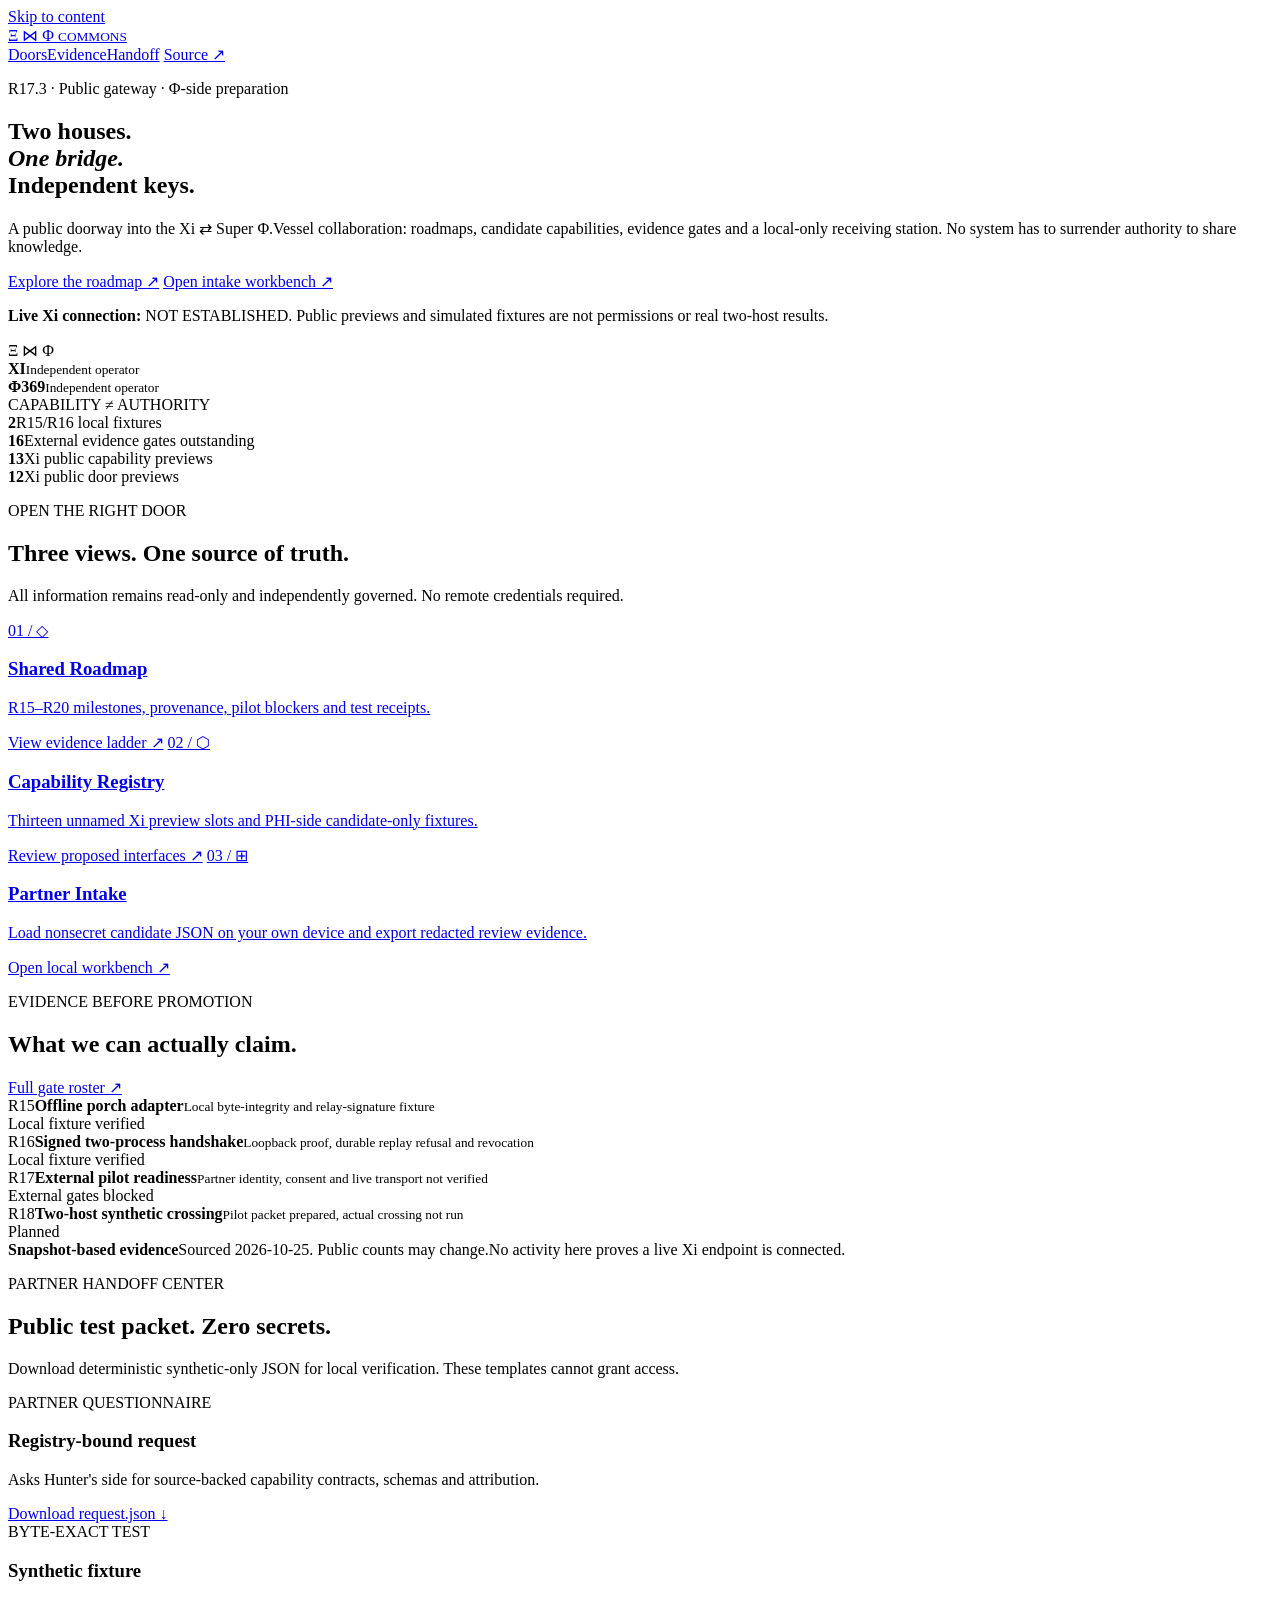
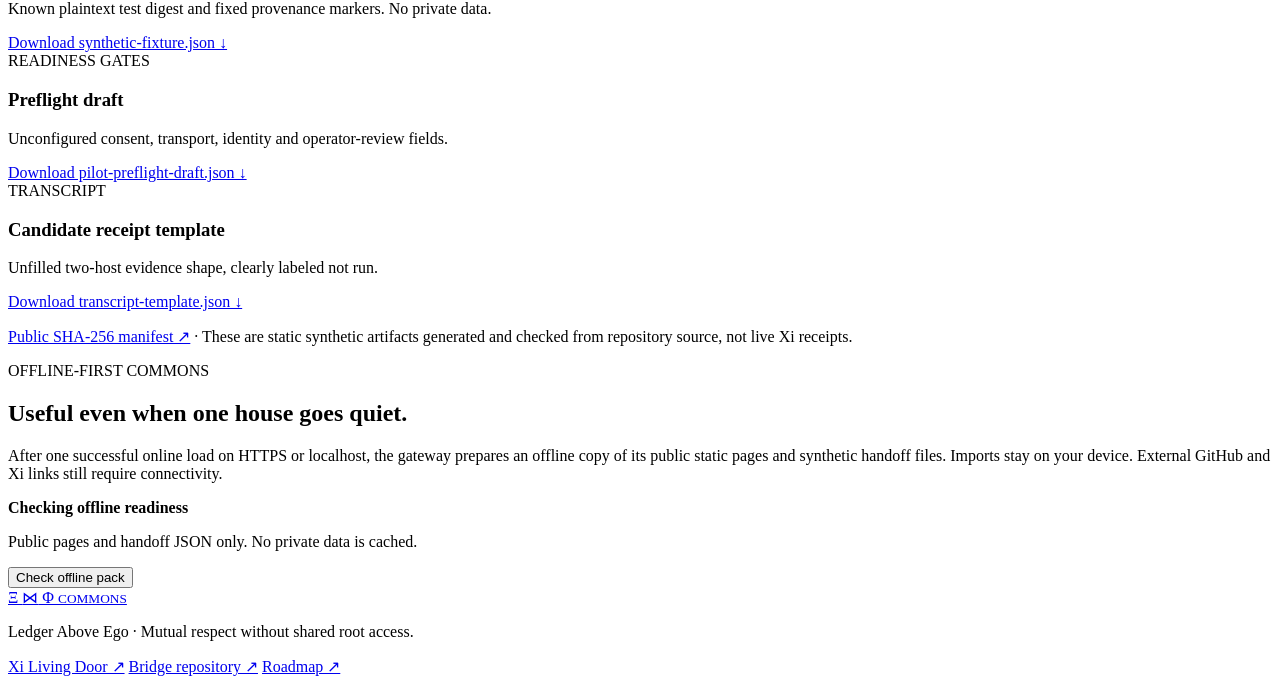
==== roadmap/commons.html @ 7b7de67e "feat(r17.3): add consolidated Commons Gateway landing page" ====
<!doctype html>
<html lang="en"><head><meta charset="utf-8"><meta name="viewport" content="width=device-width,initial-scale=1">
<meta name="description" content="Xi ⇄ PHI369 sovereign bridge commons: public roadmap, non-authorizing capability registry, partner intake and synthetic evidence.">
<meta name="theme-color" content="#091321">
<meta http-equiv="Content-Security-Policy" content="default-src 'none'; script-src 'self'; style-src 'self'; connect-src 'self'; worker-src 'self'; manifest-src 'self'; img-src 'self' data:; object-src 'none'; frame-src 'none'; base-uri 'none'; form-action 'none'">
<link rel="stylesheet" href="./commons.css"><link rel="manifest" href="./manifest.webmanifest">
<title>Xi ⇄ PHI369 | Sovereign Commons Gateway</title></head>
<body>
<a class="skip" href="#main">Skip to content</a>
<header class="topbar"><a href="./" class="logo" aria-label="Xi Phi Commons home">Ξ <span>⋈</span> Φ <small>COMMONS</small></a>
<nav aria-label="Site sections"><a href="#doors">Doors</a><a href="#evidence">Evidence</a><a href="#handoff">Handoff</a>
<a href="https://github.com/MichaelWave369/xi-vessel-bridge" rel="noopener noreferrer" target="_blank">Source ↗</a></nav>
</header>
<main id="main">
<section class="hero wrap">
<div class="hero-copy"><p class="eyebrow"><span class="signal" aria-hidden="true"></span> R17.3 · Public gateway · Φ-side preparation</p>
<h1>Two houses.<br><em>One bridge.</em><br>Independent keys.</h1>
<p class="lede">A public doorway into the Xi ⇄ Super Φ.Vessel collaboration: roadmaps, candidate capabilities, evidence gates and a local-only receiving station. No system has to surrender authority to share knowledge.</p>
<div class="ctas"><a class="button primary" href="./roadmap.html">Explore the roadmap <span aria-hidden="true">↗</span></a>
<a class="button secondary" href="./intake.html">Open intake workbench <span aria-hidden="true">↗</span></a></div>
<p class="limit"><strong>Live Xi connection:</strong> NOT ESTABLISHED. Public previews and simulated fixtures are not permissions or real two-host results.</p></div>
<div class="portal" aria-label="Decorative two-sovereign-houses bridge illustration" role="img">
<div class="portal-ring ring-a"></div><div class="portal-ring ring-b"></div><div class="portal-center">Ξ <span>⋈</span> Φ</div>
<div class="portal-mark left"><strong>XI</strong><small>Independent operator</small></div>
<div class="portal-mark right"><strong>Φ369</strong><small>Independent operator</small></div>
<div class="portal-caption">CAPABILITY ≠ AUTHORITY</div></div>
</section>
<section class="stats wrap" aria-label="Source-qualified bridge counters">
<div><strong id="milestones">2</strong><span>R15/R16 local fixtures</span></div>
<div><strong id="gatecount">16</strong><span>External evidence gates outstanding</span></div>
<div><strong id="capcount">13</strong><span>Xi public capability previews</span></div>
<div><strong id="doorscount">12</strong><span>Xi public door previews</span></div>
</section>
<section class="wrap section" id="doors"><div class="section-head"><div><p class="eyebrow">OPEN THE RIGHT DOOR</p><h2>Three views. One source of truth.</h2></div><p>All information remains read-only and independently governed. No remote credentials required.</p></div>
<div class="doors">
<a class="door" href="./roadmap.html"><span class="glyph" aria-hidden="true">01 / ◇</span><h3>Shared Roadmap</h3><p>R15–R20 milestones, provenance, pilot blockers and test receipts.</p><span class="door-foot">View evidence ladder ↗</span></a>
<a class="door" href="./capabilities.html"><span class="glyph" aria-hidden="true">02 / ⬡</span><h3>Capability Registry</h3><p>Thirteen unnamed Xi preview slots and PHI-side candidate-only fixtures.</p><span class="door-foot">Review proposed interfaces ↗</span></a>
<a class="door" href="./intake.html"><span class="glyph" aria-hidden="true">03 / ⊞</span><h3>Partner Intake</h3><p>Load nonsecret candidate JSON on your own device and export redacted review evidence.</p><span class="door-foot">Open local workbench ↗</span></a>
</div></section>
<section class="wrap section" id="evidence"><div class="section-head"><div><p class="eyebrow">EVIDENCE BEFORE PROMOTION</p><h2>What we can actually claim.</h2></div><a href="./roadmap.html">Full gate roster ↗</a></div>
<div class="evidence">
<div class="evidence-row"><div><span class="rung">R15</span><strong>Offline porch adapter</strong><small>Local byte-integrity and relay-signature fixture</small></div><span class="pill verified">Local fixture verified</span></div>
<div class="evidence-row"><div><span class="rung">R16</span><strong>Signed two-process handshake</strong><small>Loopback proof, durable replay refusal and revocation</small></div><span class="pill verified">Local fixture verified</span></div>
<div class="evidence-row"><div><span class="rung">R17</span><strong>External pilot readiness</strong><small>Partner identity, consent and live transport not verified</small></div><span class="pill blocked">External gates blocked</span></div>
<div class="evidence-row"><div><span class="rung">R18</span><strong>Two-host synthetic crossing</strong><small>Pilot packet prepared, actual crossing not run</small></div><span class="pill planned">Planned</span></div>
</div>
<div class="evidence-note"><strong id="evidence-status">Snapshot-based evidence</strong><span id="source-date">Sourced 2026-10-25. Public counts may change.</span><span>No activity here proves a live Xi endpoint is connected.</span></div>
</section>
<section class="wrap section" id="handoff"><div class="section-head"><div><p class="eyebrow">PARTNER HANDOFF CENTER</p><h2>Public test packet. Zero secrets.</h2></div><p>Download deterministic synthetic-only JSON for local verification. These templates cannot grant access.</p></div>
<div class="handoff">
<div class="packet"><span class="packet-type">PARTNER QUESTIONNAIRE</span><h3>Registry-bound request</h3><p>Asks Hunter's side for source-backed capability contracts, schemas and attribution.</p><a download="request.json" href="./handoff/request.json">Download request.json ↓</a></div>
<div class="packet"><span class="packet-type">BYTE-EXACT TEST</span><h3>Synthetic fixture</h3><p>Known plaintext test digest and fixed provenance markers. No private data.</p><a download="synthetic-fixture.json" href="./handoff/synthetic-fixture.json">Download synthetic-fixture.json ↓</a></div>
<div class="packet"><span class="packet-type">READINESS GATES</span><h3>Preflight draft</h3><p>Unconfigured consent, transport, identity and operator-review fields.</p><a download="pilot-preflight-draft.json" href="./handoff/pilot-preflight-draft.json">Download pilot-preflight-draft.json ↓</a></div>
<div class="packet"><span class="packet-type">TRANSCRIPT</span><h3>Candidate receipt template</h3><p>Unfilled two-host evidence shape, clearly labeled not run.</p><a download="transcript-template.json" href="./handoff/transcript-template.json">Download transcript-template.json ↓</a></div>
</div>
<p class="packet-foot"><a href="./handoff/manifest.json">Public SHA-256 manifest ↗</a> · These are static synthetic artifacts generated and checked from repository source, not live Xi receipts.</p>
</section>
<section class="wrap ready"><div><p class="eyebrow">OFFLINE-FIRST COMMONS</p><h2>Useful even when one house goes quiet.</h2><p>After one successful online load on HTTPS or localhost, the gateway prepares an offline copy of its public static pages and synthetic handoff files. Imports stay on your device. External GitHub and Xi links still require connectivity.</p></div>
<div class="offline-panel"><span class="offline-lamp" aria-hidden="true"></span><strong id="offline-title">Checking offline readiness</strong><p id="offline-detail" role="status" aria-live="polite">Public pages and handoff JSON only. No private data is cached.</p><button id="offline-refresh" type="button">Check offline pack</button></div></section>
</main>
<footer class="footer"><div><a class="logo" href="./">Ξ <span>⋈</span> Φ <small>COMMONS</small></a><p>Ledger Above Ego · Mutual respect without shared root access.</p></div>
<div><a href="https://www.xi-field.com/#community" target="_blank" rel="noopener noreferrer">Xi Living Door ↗</a>
<a href="https://github.com/MichaelWave369/xi-vessel-bridge" target="_blank" rel="noopener noreferrer">Bridge repository ↗</a>
<a href="./roadmap.html">Roadmap ↗</a></div></footer>
<script src="./commons.js" defer></script>
</body></html>
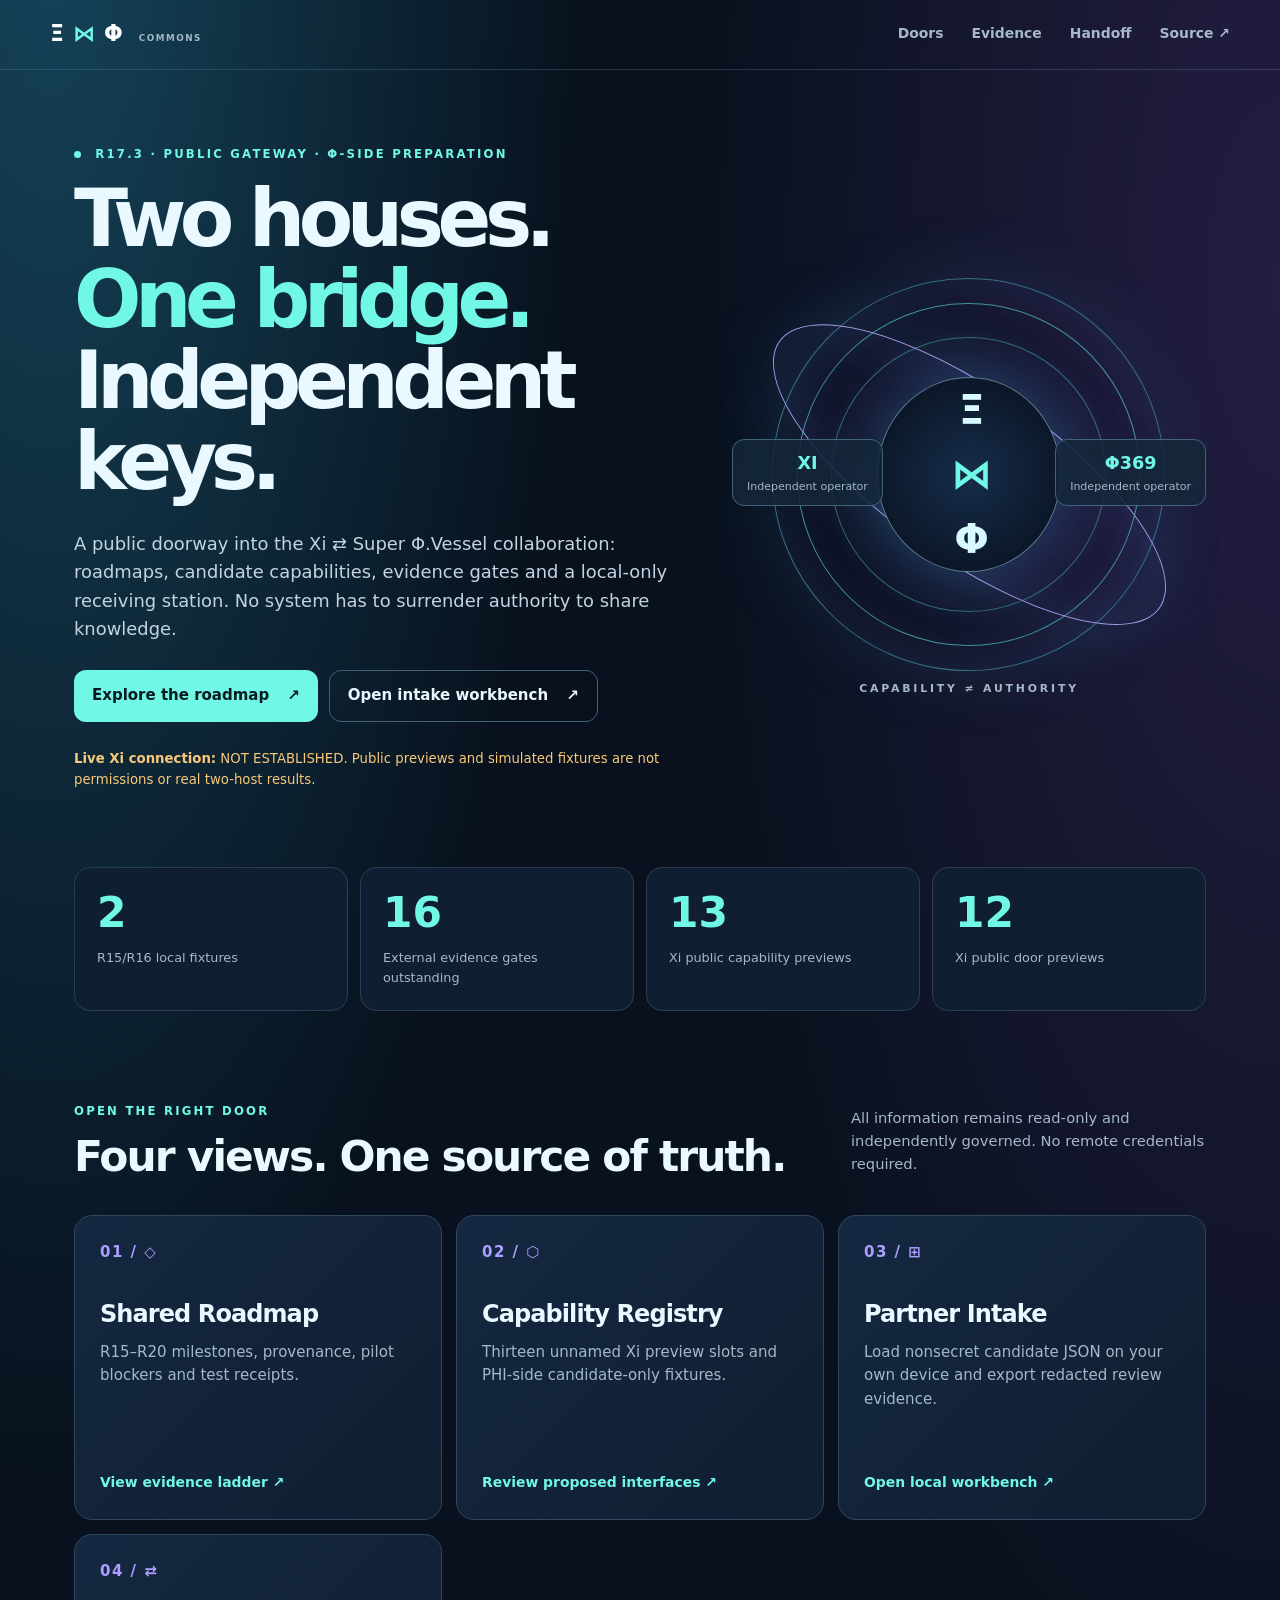
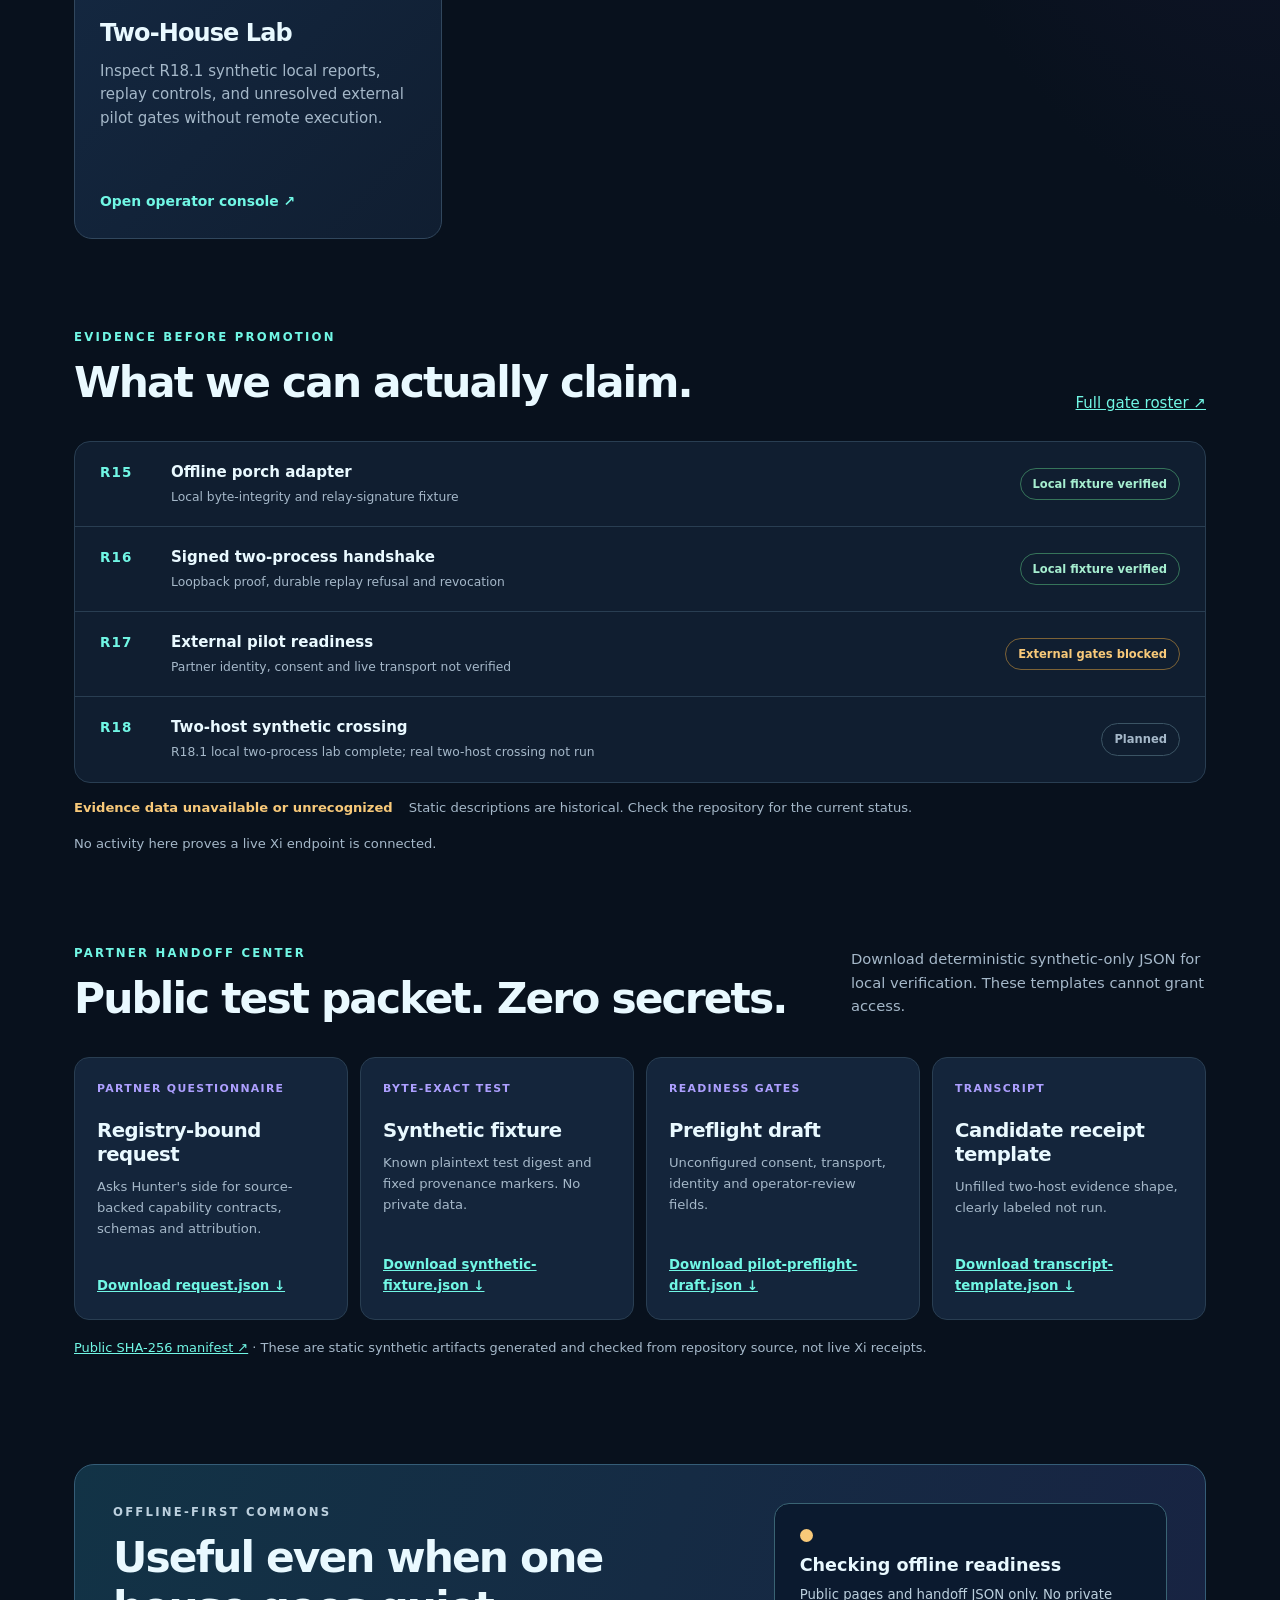
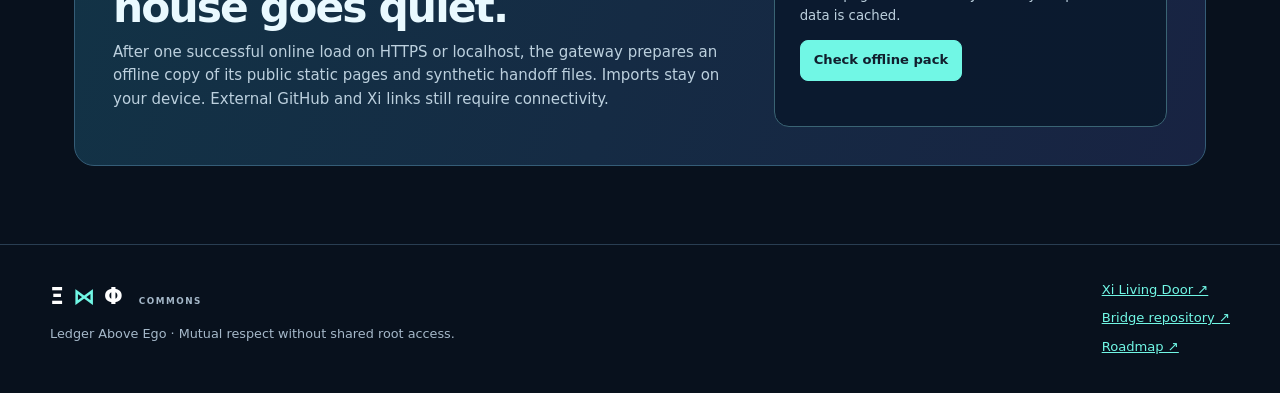
==== commit 3f0a1cc6: "ui(r18.2): add fourth Commons Gateway doorway for offline operator console" ====
--- a/roadmap/commons.html
+++ b/roadmap/commons.html
@@ -31,18 +31,19 @@
 <div><strong id="capcount">13</strong><span>Xi public capability previews</span></div>
 <div><strong id="doorscount">12</strong><span>Xi public door previews</span></div>
 </section>
-<section class="wrap section" id="doors"><div class="section-head"><div><p class="eyebrow">OPEN THE RIGHT DOOR</p><h2>Three views. One source of truth.</h2></div><p>All information remains read-only and independently governed. No remote credentials required.</p></div>
+<section class="wrap section" id="doors"><div class="section-head"><div><p class="eyebrow">OPEN THE RIGHT DOOR</p><h2>Four views. One source of truth.</h2></div><p>All information remains read-only and independently governed. No remote credentials required.</p></div>
 <div class="doors">
 <a class="door" href="./roadmap.html"><span class="glyph" aria-hidden="true">01 / ◇</span><h3>Shared Roadmap</h3><p>R15–R20 milestones, provenance, pilot blockers and test receipts.</p><span class="door-foot">View evidence ladder ↗</span></a>
 <a class="door" href="./capabilities.html"><span class="glyph" aria-hidden="true">02 / ⬡</span><h3>Capability Registry</h3><p>Thirteen unnamed Xi preview slots and PHI-side candidate-only fixtures.</p><span class="door-foot">Review proposed interfaces ↗</span></a>
 <a class="door" href="./intake.html"><span class="glyph" aria-hidden="true">03 / ⊞</span><h3>Partner Intake</h3><p>Load nonsecret candidate JSON on your own device and export redacted review evidence.</p><span class="door-foot">Open local workbench ↗</span></a>
+<a class="door" href="./lab.html"><span class="glyph" aria-hidden="true">04 / ⇄</span><h3>Two-House Lab</h3><p>Inspect R18.1 synthetic local reports, replay controls, and unresolved external pilot gates without remote execution.</p><span class="door-foot">Open operator console ↗</span></a>
 </div></section>
 <section class="wrap section" id="evidence"><div class="section-head"><div><p class="eyebrow">EVIDENCE BEFORE PROMOTION</p><h2>What we can actually claim.</h2></div><a href="./roadmap.html">Full gate roster ↗</a></div>
 <div class="evidence">
 <div class="evidence-row"><div><span class="rung">R15</span><strong>Offline porch adapter</strong><small>Local byte-integrity and relay-signature fixture</small></div><span class="pill verified">Local fixture verified</span></div>
 <div class="evidence-row"><div><span class="rung">R16</span><strong>Signed two-process handshake</strong><small>Loopback proof, durable replay refusal and revocation</small></div><span class="pill verified">Local fixture verified</span></div>
 <div class="evidence-row"><div><span class="rung">R17</span><strong>External pilot readiness</strong><small>Partner identity, consent and live transport not verified</small></div><span class="pill blocked">External gates blocked</span></div>
-<div class="evidence-row"><div><span class="rung">R18</span><strong>Two-host synthetic crossing</strong><small>Pilot packet prepared, actual crossing not run</small></div><span class="pill planned">Planned</span></div>
+<div class="evidence-row"><div><span class="rung">R18</span><strong>Two-host synthetic crossing</strong><small>R18.1 local two-process lab complete; real two-host crossing not run</small></div><span class="pill planned">Planned</span></div>
 </div>
 <div class="evidence-note"><strong id="evidence-status">Snapshot-based evidence</strong><span id="source-date">Sourced 2026-10-25. Public counts may change.</span><span>No activity here proves a live Xi endpoint is connected.</span></div>
 </section>
--- a/roadmap/commons.css
+++ b/roadmap/commons.css
@@ -0,0 +1,27 @@
+:root{color-scheme:dark;--bg:#08111d;--ink:#e9f9ff;--muted:#a5b8c9;--line:#293e52;--cyan:#71f7e5;--purple:#ad9fff;--gold:#f8c979;--panel:#101e30;--panel2:#14253b}
+*{box-sizing:border-box}html{scroll-behavior:smooth}body{margin:0;background:radial-gradient(ellipse at 4% -4%,#15445a 0,transparent 31%),radial-gradient(ellipse at 100% 8%,#241d43 0,transparent 33%),var(--bg);font-family:system-ui,-apple-system,"Segoe UI",sans-serif;color:var(--ink);line-height:1.58;font-size:15px}
+a{color:var(--cyan)}a:hover{color:white}a:focus-visible,button:focus-visible{outline:3px solid var(--gold);outline-offset:4px}
+.skip{position:absolute;top:-100px;left:15px;background:#fff;color:#08111d;padding:10px;z-index:20}.skip:focus{top:10px}
+.topbar{border-bottom:1px solid rgba(133,184,204,.2);display:flex;align-items:center;justify-content:space-between;gap:20px;padding:17px max(24px,calc((100vw - 1180px)/2));}
+.logo{color:#fff;text-decoration:none;font-size:1.38rem;font-weight:800;white-space:nowrap;letter-spacing:.03em}.logo span{color:var(--cyan)}.logo small{font-size:.55rem;letter-spacing:.17em;color:var(--muted);margin-left:7px;font-weight:700}
+.topbar nav{display:flex;gap:28px;flex-wrap:wrap}.topbar nav a{text-decoration:none;color:var(--muted);font-weight:650;font-size:.87rem}.topbar nav a:hover{color:var(--cyan)}
+.wrap{max-width:1180px;margin:0 auto;padding-left:24px;padding-right:24px}.hero{display:grid;grid-template-columns:1.2fr .9fr;gap:26px;align-items:center;min-height:590px;padding-top:75px;padding-bottom:95px}
+.eyebrow{font-size:.73rem;color:var(--cyan);font-weight:800;letter-spacing:.19em;text-transform:uppercase}.signal{display:inline-block;width:7px;height:7px;background:var(--cyan);border-radius:50%;margin-right:8px}
+h1,h2,h3,p{margin-top:0}h1{font-size:clamp(3.5rem,6.2vw,6.3rem);letter-spacing:-.082em;line-height:1.02;margin:16px 0 27px;font-weight:800}h1 em{font-style:normal;color:var(--cyan)}.lede{font-size:1.12rem;color:#c3d4e0;max-width:630px}
+.ctas{display:flex;flex-wrap:wrap;gap:11px;margin:27px 0}.button{display:inline-flex;align-items:center;justify-content:center;gap:18px;text-decoration:none;font-weight:750;border-radius:12px;padding:13px 18px}.button.primary{color:#071b21;background:var(--cyan)}.button.primary:hover{background:#b6fff7}.button.secondary{border:1px solid #446175;color:var(--ink)}.button.secondary:hover{border-color:var(--cyan)}
+.limit{font-size:.83rem;color:var(--gold);max-width:630px}
+.portal{position:relative;isolation:isolate;height:445px;width:100%;max-width:490px;margin:auto;display:grid;place-items:center}.portal-ring{position:absolute;width:83%;aspect-ratio:1;border:1px solid #367188;border-radius:50%;transform:rotate(-22deg);box-shadow:0 0 80px #47b2e61a,inset 0 0 55px #4a87d221}
+.portal .ring-a:before,.portal .ring-a:after{content:"";position:absolute;inset:24px;border:1px solid #4fbbbf;border-radius:50%;opacity:.75}.portal .ring-a:after{inset:58px;opacity:.5}.portal .ring-b{width:98%;height:38%;border-color:#a99beb;background:linear-gradient(110deg,transparent,#826ee611,transparent);transform:rotate(35deg)}
+.portal-center{z-index:2;background:radial-gradient(circle,#162d4a,#0b1526 77%);border:1px solid #567d8b;box-shadow:0 0 65px #47a7f94a;border-radius:50%;width:39%;aspect-ratio:1;display:grid;place-items:center;font-size:2.55rem;font-weight:800;letter-spacing:-.13em;color:#d7f9ff}.portal-center span{color:var(--cyan);margin:0 -11px}
+.portal-mark{position:absolute;z-index:3;background:#14263adf;border:1px solid #42647b;padding:10px 14px;border-radius:12px;display:flex;flex-direction:column;min-width:125px;text-align:center}.portal-mark strong{font-size:1.1rem;color:var(--cyan)}.portal-mark small{font-size:.69rem;color:var(--muted)}.portal-mark.left{left:0;top:42%}.portal-mark.right{right:0;top:42%}.portal-caption{position:absolute;bottom:0;font-size:.68rem;font-weight:800;letter-spacing:.26em;color:var(--muted)}
+.stats{display:grid;grid-template-columns:repeat(4,1fr);gap:12px;margin-top:-32px;margin-bottom:65px;position:relative;z-index:3}.stats>div{border:1px solid var(--line);padding:22px;background:#101f32e8;border-radius:16px}.stats strong{color:var(--cyan);font-size:2.65rem;line-height:1.1;display:block;font-weight:800}.stats span{display:block;color:var(--muted);font-size:.8rem;margin-top:11px}
+.section{padding-top:26px;padding-bottom:63px}.section-head{display:flex;justify-content:space-between;align-items:end;gap:26px;margin-bottom:25px}.section-head>p{max-width:355px;color:var(--muted);font-size:.92rem}.section-head h2,.ready h2{font-size:clamp(1.95rem,4vw,2.65rem);line-height:1.17;letter-spacing:-.045em;margin:8px 0}
+.doors{display:grid;grid-template-columns:repeat(3,1fr);gap:14px}.door{text-decoration:none;display:flex;flex-direction:column;background:linear-gradient(135deg,#142841,#101e31);border:1px solid #31475d;border-radius:18px;padding:25px;min-height:305px;color:var(--ink);transition:transform .16s ease,border-color .16s ease}.door:hover{transform:translateY(-4px);border-color:var(--cyan);color:var(--ink)}.door h3{font-size:1.5rem;letter-spacing:-.038em;line-height:1.2;margin:35px 0 12px}.door p{color:var(--muted);font-size:.94rem}.door .glyph{color:var(--purple);font-weight:900;letter-spacing:.1em}.door-foot{margin-top:auto;color:var(--cyan);font-size:.87rem;font-weight:750}
+.evidence{background:var(--panel);border:1px solid var(--line);border-radius:16px;overflow:hidden}.evidence-row{display:flex;align-items:center;justify-content:space-between;gap:18px;padding:19px 25px;border-bottom:1px solid var(--line)}.evidence-row:last-child{border:0}.evidence-row>div{display:grid;grid-template-columns:55px 1fr;align-items:baseline;gap:3px 16px}.evidence-row .rung{grid-row:span 2;color:var(--cyan);font-weight:850;letter-spacing:.09em;font-size:.84rem}.evidence-row strong{font-size:.94rem}.evidence-row small{font-size:.77rem;color:var(--muted)}
+.pill{padding:6px 12px;border-radius:999px;white-space:nowrap;font-size:.72rem;font-weight:800;border:1px solid #3b5464;color:var(--muted)}.pill.verified{color:#a6eed0;border-color:#36745a}.pill.blocked{color:var(--gold);border-color:#7c6236}.evidence-note{display:flex;gap:16px;flex-wrap:wrap;color:var(--muted);font-size:.82rem;margin-top:15px}.evidence-note strong{color:var(--gold)}
+.handoff{display:grid;grid-template-columns:repeat(4,1fr);gap:12px}.packet{border:1px solid var(--line);background:var(--panel2);border-radius:15px;padding:22px;min-height:263px;display:flex;flex-direction:column}.packet-type{color:var(--purple);font-size:.68rem;font-weight:850;letter-spacing:.12em}.packet h3{font-size:1.23rem;line-height:1.22;letter-spacing:-.025em;margin:22px 0 10px}.packet p{color:var(--muted);font-size:.82rem}.packet a{margin-top:auto;font-size:.83rem;font-weight:750}.packet-foot{color:var(--muted);font-size:.81rem;margin-top:18px}
+.ready{max-width:1132px;margin:30px auto 78px;padding:38px;background:linear-gradient(110deg,#123346,#182342);border:1px solid #355d77;border-radius:20px;display:grid;grid-template-columns:1.35fr .85fr;gap:36px}.ready p{color:#bcd0de}.offline-panel{background:#0a192de6;border:1px solid #3a6474;padding:25px;border-radius:15px}.offline-panel strong{display:block;font-size:1.1rem;margin:10px 0 5px}.offline-panel p{font-size:.83rem}.offline-lamp{width:13px;height:13px;display:block;border-radius:50%;background:var(--gold)}.offline-lamp.ready{background:#6ce7ae}button{font:inherit;cursor:pointer}.offline-panel button{color:#111f2e;border:1px solid var(--cyan);background:var(--cyan);padding:9px 13px;font-size:.82rem;font-weight:800;border-radius:8px}
+.footer{padding:35px max(24px,calc((100vw - 1180px)/2));border-top:1px solid var(--line);display:flex;justify-content:space-between;gap:25px}.footer p{font-size:.8rem;color:var(--muted);margin:9px 0}.footer>div:last-child{display:flex;flex-direction:column;gap:8px;font-size:.82rem}
+@media(max-width:970px){.hero{grid-template-columns:1fr;gap:5px;min-height:0}.portal{height:360px;max-width:420px}.handoff{grid-template-columns:repeat(2,1fr)}.stats{margin-top:0}.ready{margin-left:24px;margin-right:24px}}
+@media(max-width:680px){.topbar{padding:15px 18px;flex-direction:column;align-items:flex-start;gap:10px}.topbar nav{gap:16px}.wrap{padding-left:18px;padding-right:18px}.hero{padding-top:48px;padding-bottom:48px}h1{font-size:clamp(3.1rem,12vw,5rem)}.stats{grid-template-columns:repeat(2,1fr)}.doors{grid-template-columns:1fr}.door{min-height:235px}.door h3{margin-top:18px}.section-head{display:block}.handoff{grid-template-columns:1fr}.packet{min-height:210px}.evidence-row{flex-direction:column;align-items:flex-start}.evidence-row>div{grid-template-columns:40px 1fr}.ready{grid-template-columns:1fr;margin-left:18px;margin-right:18px;padding:23px}.footer{padding:28px 18px;flex-direction:column}.portal{height:320px}.portal-mark{padding:6px}.portal-mark small{font-size:.63rem}.portal-mark.left{left:0}.portal-mark.right{right:0}}
+@media(prefers-reduced-motion:reduce){html{scroll-behavior:auto}.door{transition:none}}
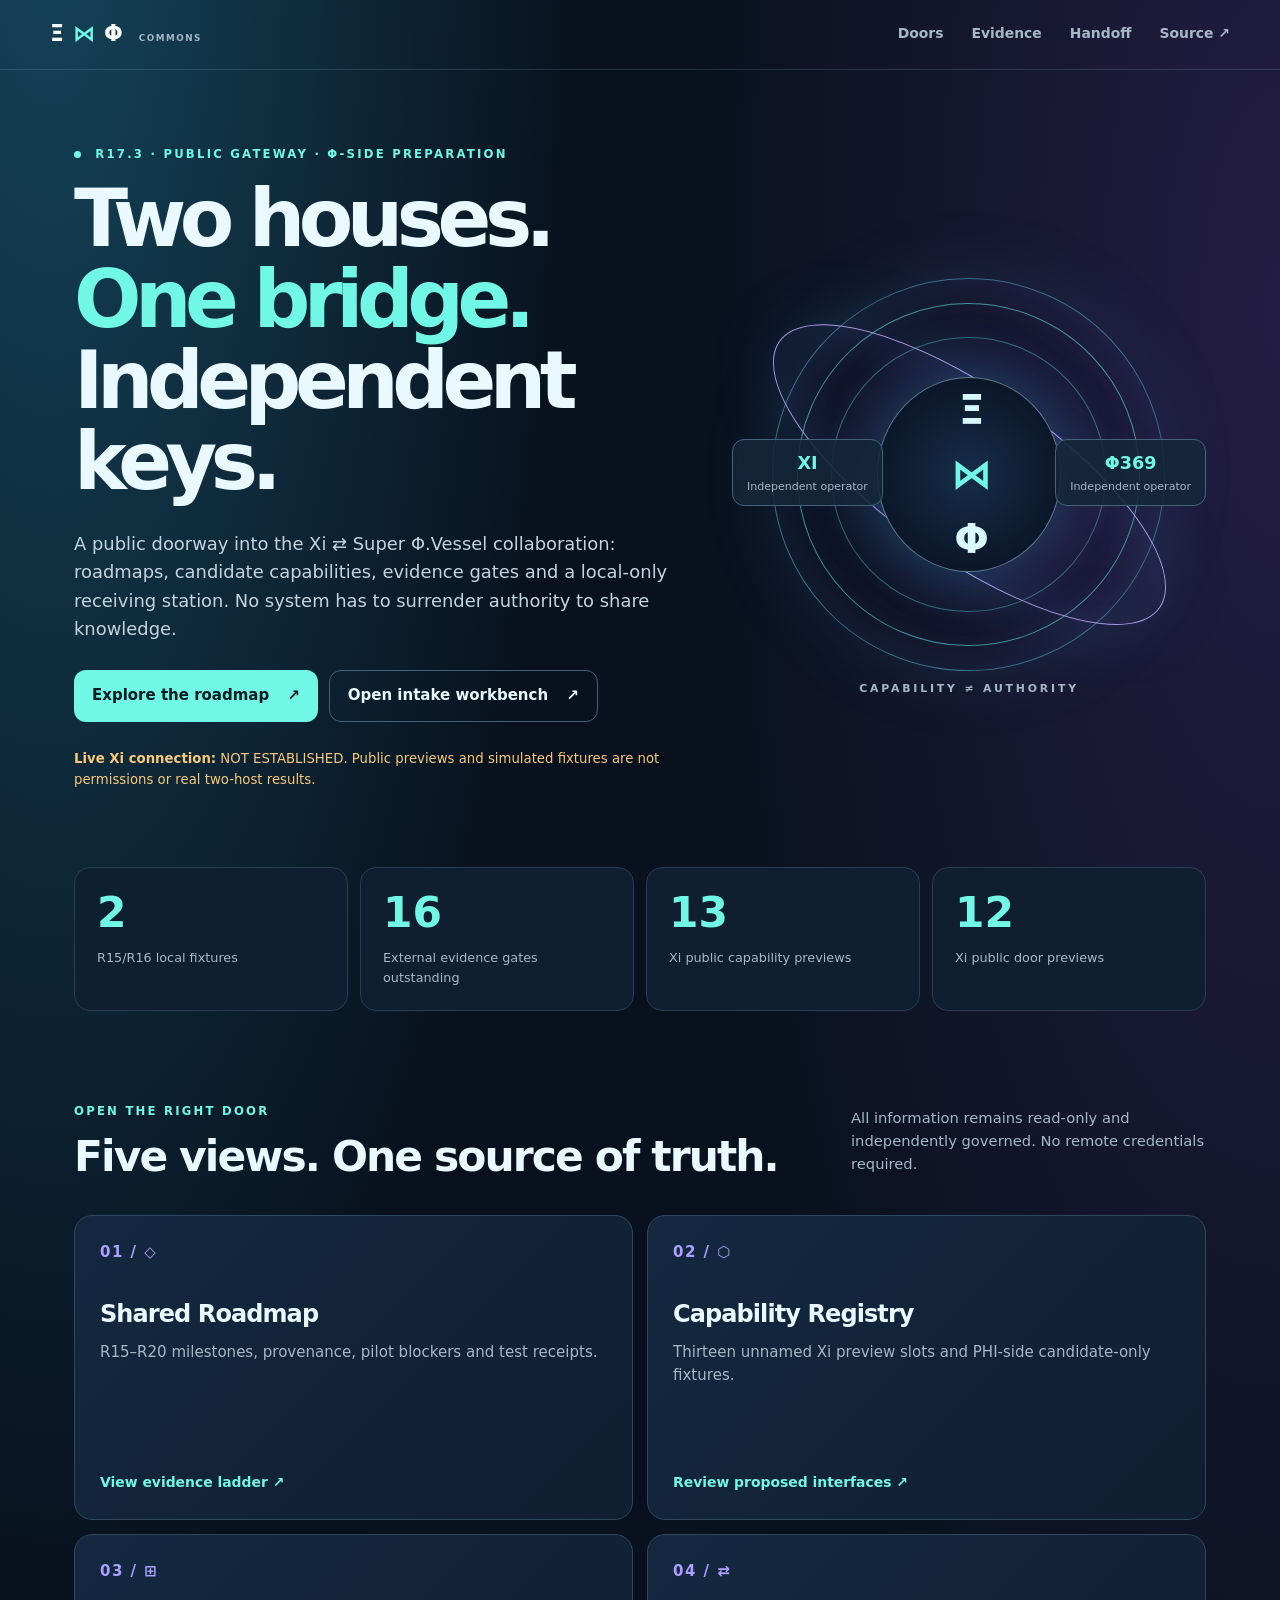
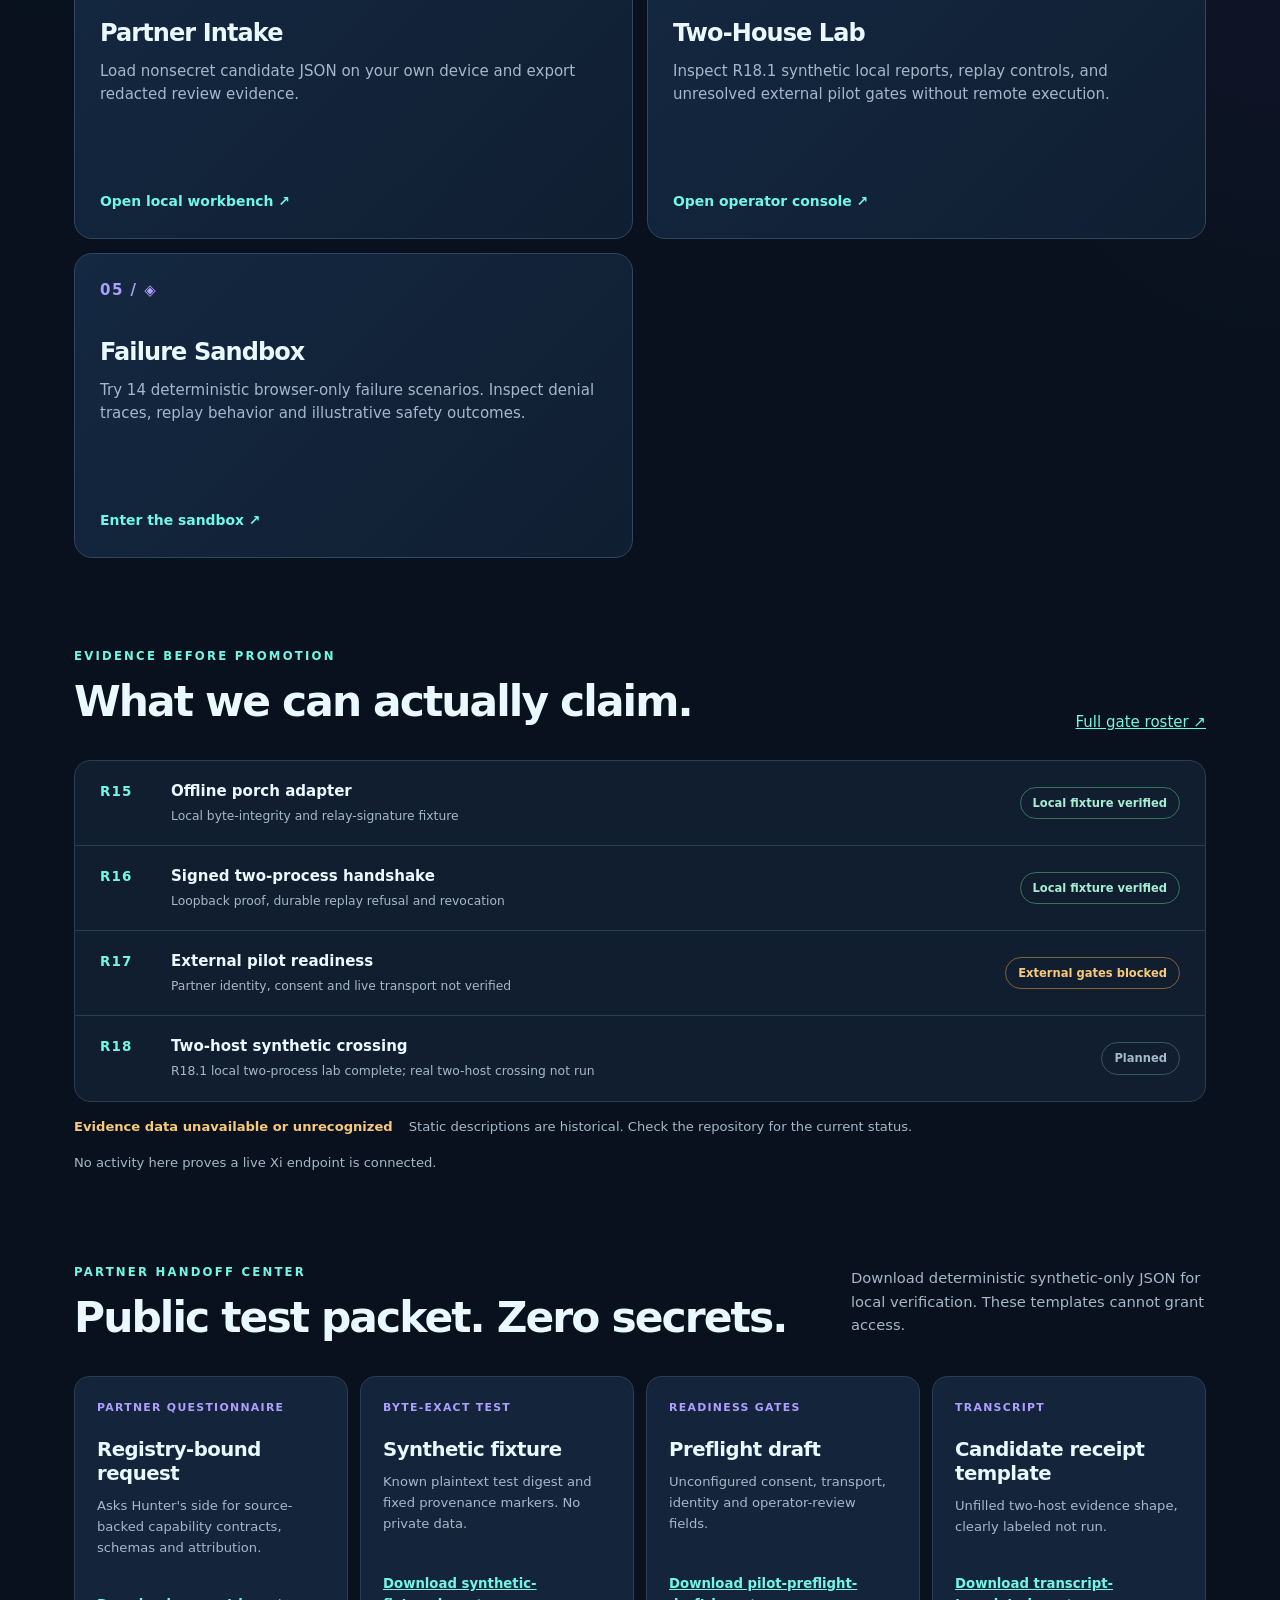
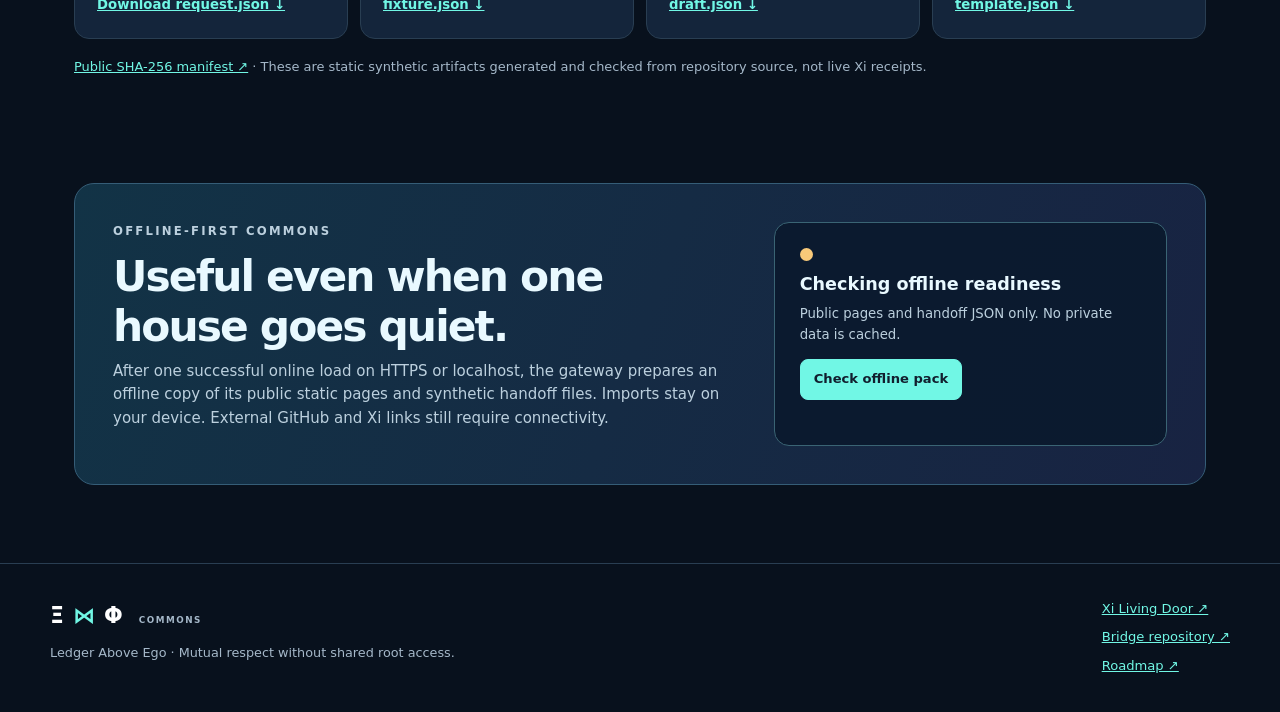
==== commit 4f02ad7b: "ui(r18.3): surface failure sandbox from Commons Gateway" ====
--- a/roadmap/commons.html
+++ b/roadmap/commons.html
@@ -31,12 +31,13 @@
 <div><strong id="capcount">13</strong><span>Xi public capability previews</span></div>
 <div><strong id="doorscount">12</strong><span>Xi public door previews</span></div>
 </section>
-<section class="wrap section" id="doors"><div class="section-head"><div><p class="eyebrow">OPEN THE RIGHT DOOR</p><h2>Four views. One source of truth.</h2></div><p>All information remains read-only and independently governed. No remote credentials required.</p></div>
+<section class="wrap section" id="doors"><div class="section-head"><div><p class="eyebrow">OPEN THE RIGHT DOOR</p><h2>Five views. One source of truth.</h2></div><p>All information remains read-only and independently governed. No remote credentials required.</p></div>
 <div class="doors">
 <a class="door" href="./roadmap.html"><span class="glyph" aria-hidden="true">01 / ◇</span><h3>Shared Roadmap</h3><p>R15–R20 milestones, provenance, pilot blockers and test receipts.</p><span class="door-foot">View evidence ladder ↗</span></a>
 <a class="door" href="./capabilities.html"><span class="glyph" aria-hidden="true">02 / ⬡</span><h3>Capability Registry</h3><p>Thirteen unnamed Xi preview slots and PHI-side candidate-only fixtures.</p><span class="door-foot">Review proposed interfaces ↗</span></a>
 <a class="door" href="./intake.html"><span class="glyph" aria-hidden="true">03 / ⊞</span><h3>Partner Intake</h3><p>Load nonsecret candidate JSON on your own device and export redacted review evidence.</p><span class="door-foot">Open local workbench ↗</span></a>
 <a class="door" href="./lab.html"><span class="glyph" aria-hidden="true">04 / ⇄</span><h3>Two-House Lab</h3><p>Inspect R18.1 synthetic local reports, replay controls, and unresolved external pilot gates without remote execution.</p><span class="door-foot">Open operator console ↗</span></a>
+<a class="door" href="./fault.html"><span class="glyph" aria-hidden="true">05 / ◈</span><h3>Failure Sandbox</h3><p>Try 14 deterministic browser-only failure scenarios. Inspect denial traces, replay behavior and illustrative safety outcomes.</p><span class="door-foot">Enter the sandbox ↗</span></a>
 </div></section>
 <section class="wrap section" id="evidence"><div class="section-head"><div><p class="eyebrow">EVIDENCE BEFORE PROMOTION</p><h2>What we can actually claim.</h2></div><a href="./roadmap.html">Full gate roster ↗</a></div>
 <div class="evidence">
--- a/roadmap/commons.css
+++ b/roadmap/commons.css
@@ -16,7 +16,7 @@
 .portal-mark{position:absolute;z-index:3;background:#14263adf;border:1px solid #42647b;padding:10px 14px;border-radius:12px;display:flex;flex-direction:column;min-width:125px;text-align:center}.portal-mark strong{font-size:1.1rem;color:var(--cyan)}.portal-mark small{font-size:.69rem;color:var(--muted)}.portal-mark.left{left:0;top:42%}.portal-mark.right{right:0;top:42%}.portal-caption{position:absolute;bottom:0;font-size:.68rem;font-weight:800;letter-spacing:.26em;color:var(--muted)}
 .stats{display:grid;grid-template-columns:repeat(4,1fr);gap:12px;margin-top:-32px;margin-bottom:65px;position:relative;z-index:3}.stats>div{border:1px solid var(--line);padding:22px;background:#101f32e8;border-radius:16px}.stats strong{color:var(--cyan);font-size:2.65rem;line-height:1.1;display:block;font-weight:800}.stats span{display:block;color:var(--muted);font-size:.8rem;margin-top:11px}
 .section{padding-top:26px;padding-bottom:63px}.section-head{display:flex;justify-content:space-between;align-items:end;gap:26px;margin-bottom:25px}.section-head>p{max-width:355px;color:var(--muted);font-size:.92rem}.section-head h2,.ready h2{font-size:clamp(1.95rem,4vw,2.65rem);line-height:1.17;letter-spacing:-.045em;margin:8px 0}
-.doors{display:grid;grid-template-columns:repeat(3,1fr);gap:14px}.door{text-decoration:none;display:flex;flex-direction:column;background:linear-gradient(135deg,#142841,#101e31);border:1px solid #31475d;border-radius:18px;padding:25px;min-height:305px;color:var(--ink);transition:transform .16s ease,border-color .16s ease}.door:hover{transform:translateY(-4px);border-color:var(--cyan);color:var(--ink)}.door h3{font-size:1.5rem;letter-spacing:-.038em;line-height:1.2;margin:35px 0 12px}.door p{color:var(--muted);font-size:.94rem}.door .glyph{color:var(--purple);font-weight:900;letter-spacing:.1em}.door-foot{margin-top:auto;color:var(--cyan);font-size:.87rem;font-weight:750}
+.doors{display:grid;grid-template-columns:repeat(2,1fr);gap:14px}.door{text-decoration:none;display:flex;flex-direction:column;background:linear-gradient(135deg,#142841,#101e31);border:1px solid #31475d;border-radius:18px;padding:25px;min-height:305px;color:var(--ink);transition:transform .16s ease,border-color .16s ease}.door:hover{transform:translateY(-4px);border-color:var(--cyan);color:var(--ink)}.door h3{font-size:1.5rem;letter-spacing:-.038em;line-height:1.2;margin:35px 0 12px}.door p{color:var(--muted);font-size:.94rem}.door .glyph{color:var(--purple);font-weight:900;letter-spacing:.1em}.door-foot{margin-top:auto;color:var(--cyan);font-size:.87rem;font-weight:750}
 .evidence{background:var(--panel);border:1px solid var(--line);border-radius:16px;overflow:hidden}.evidence-row{display:flex;align-items:center;justify-content:space-between;gap:18px;padding:19px 25px;border-bottom:1px solid var(--line)}.evidence-row:last-child{border:0}.evidence-row>div{display:grid;grid-template-columns:55px 1fr;align-items:baseline;gap:3px 16px}.evidence-row .rung{grid-row:span 2;color:var(--cyan);font-weight:850;letter-spacing:.09em;font-size:.84rem}.evidence-row strong{font-size:.94rem}.evidence-row small{font-size:.77rem;color:var(--muted)}
 .pill{padding:6px 12px;border-radius:999px;white-space:nowrap;font-size:.72rem;font-weight:800;border:1px solid #3b5464;color:var(--muted)}.pill.verified{color:#a6eed0;border-color:#36745a}.pill.blocked{color:var(--gold);border-color:#7c6236}.evidence-note{display:flex;gap:16px;flex-wrap:wrap;color:var(--muted);font-size:.82rem;margin-top:15px}.evidence-note strong{color:var(--gold)}
 .handoff{display:grid;grid-template-columns:repeat(4,1fr);gap:12px}.packet{border:1px solid var(--line);background:var(--panel2);border-radius:15px;padding:22px;min-height:263px;display:flex;flex-direction:column}.packet-type{color:var(--purple);font-size:.68rem;font-weight:850;letter-spacing:.12em}.packet h3{font-size:1.23rem;line-height:1.22;letter-spacing:-.025em;margin:22px 0 10px}.packet p{color:var(--muted);font-size:.82rem}.packet a{margin-top:auto;font-size:.83rem;font-weight:750}.packet-foot{color:var(--muted);font-size:.81rem;margin-top:18px}
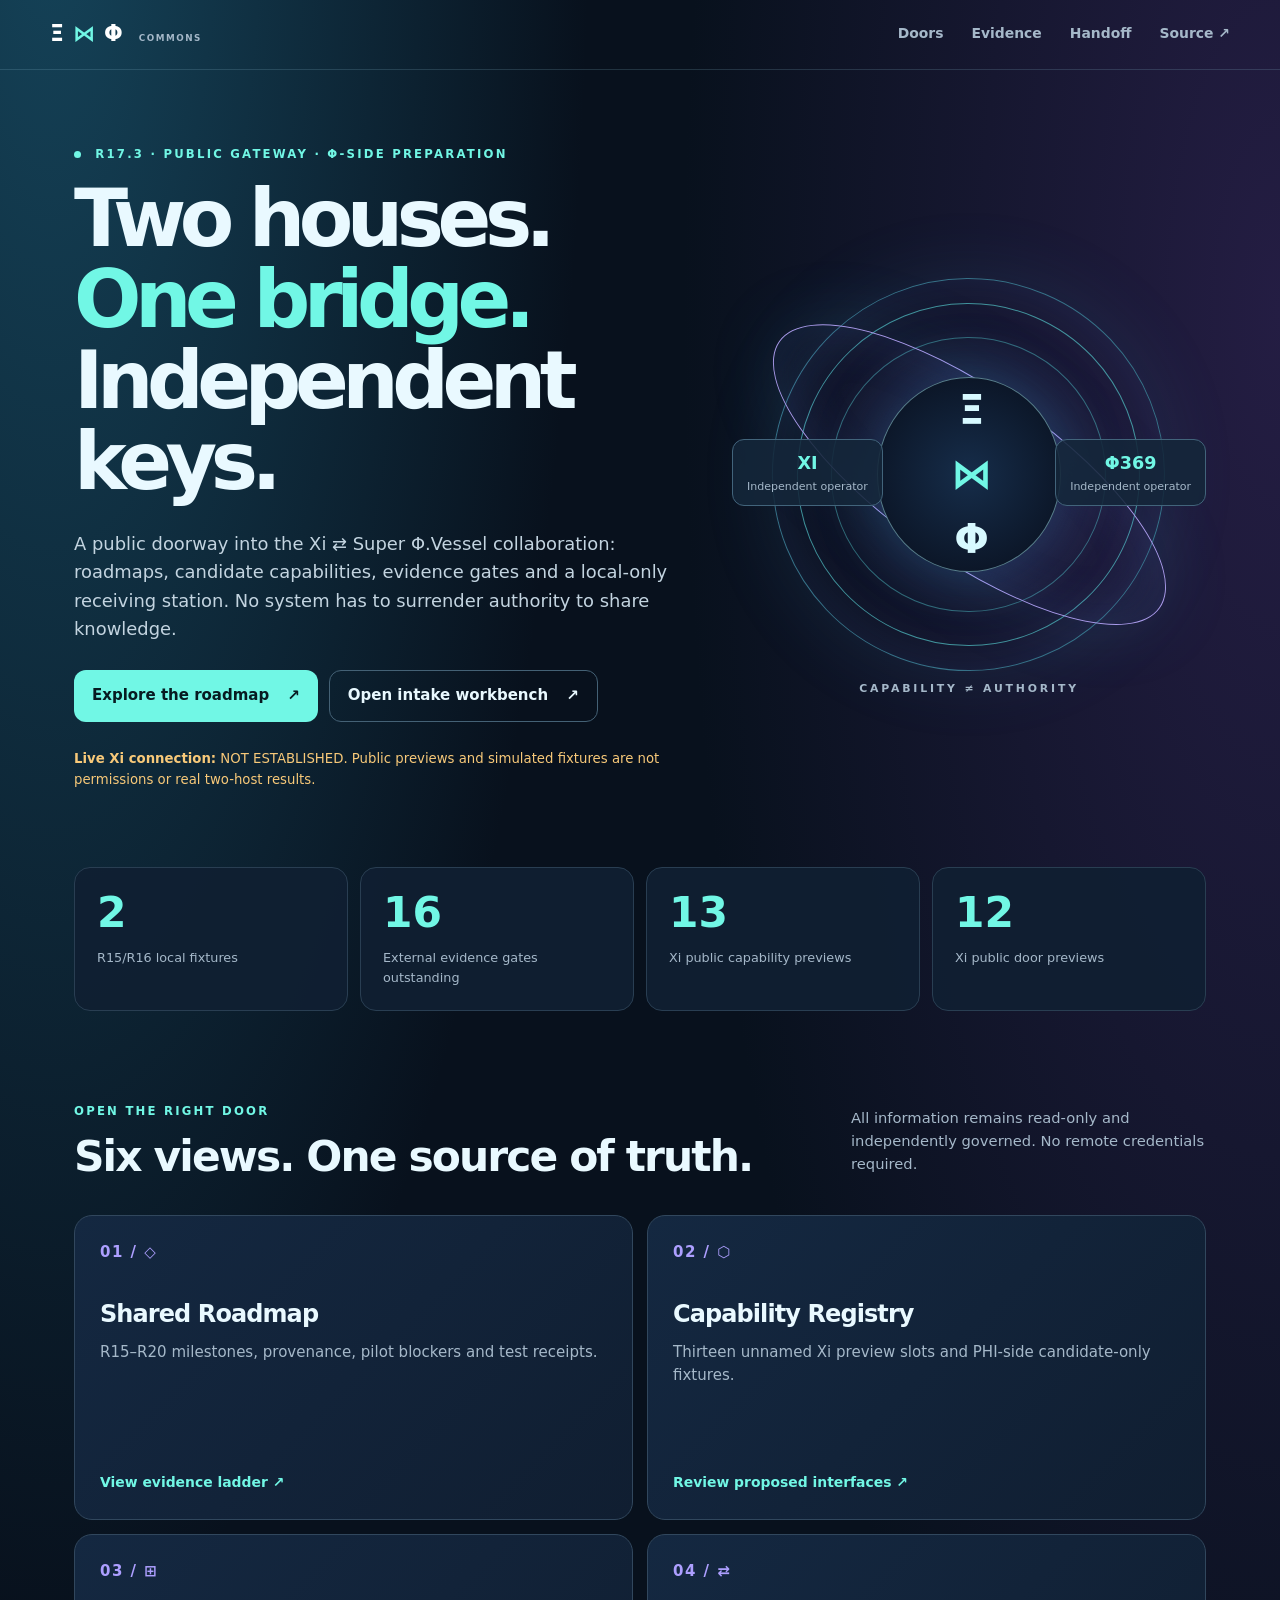
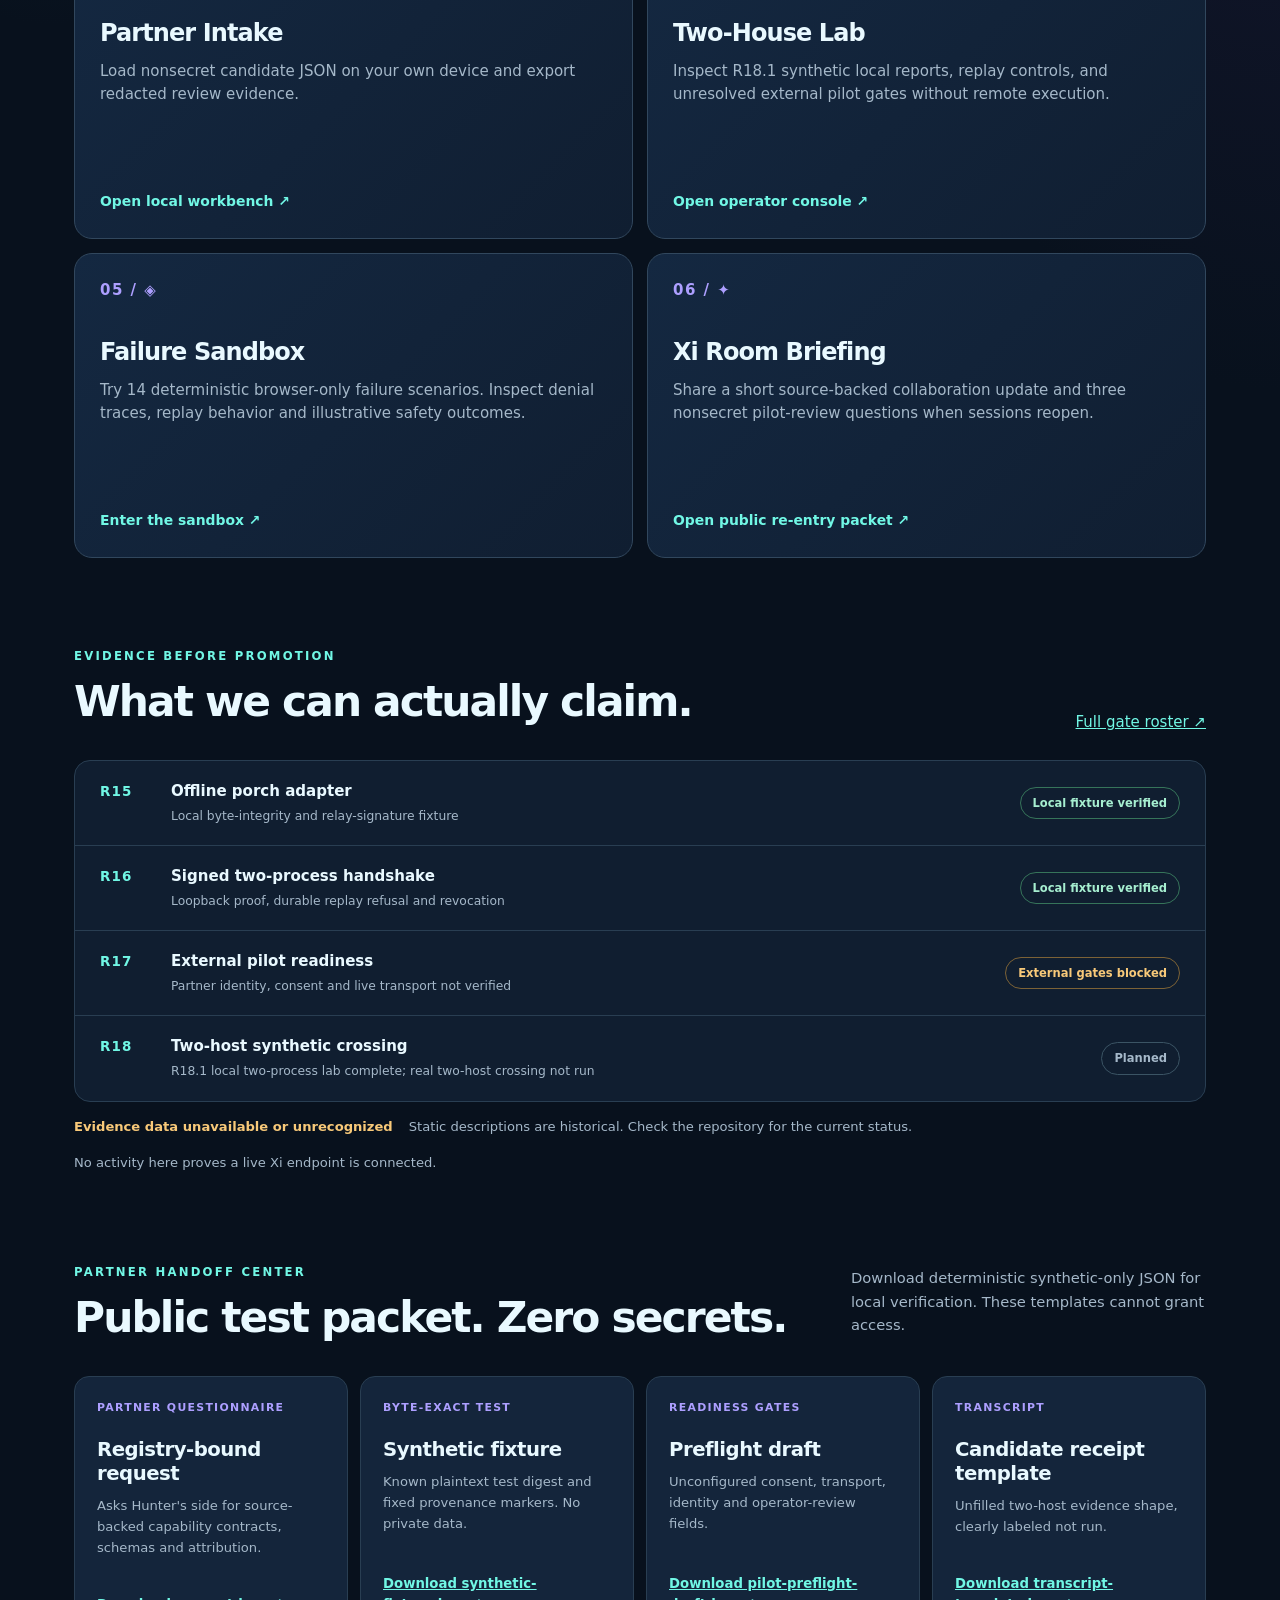
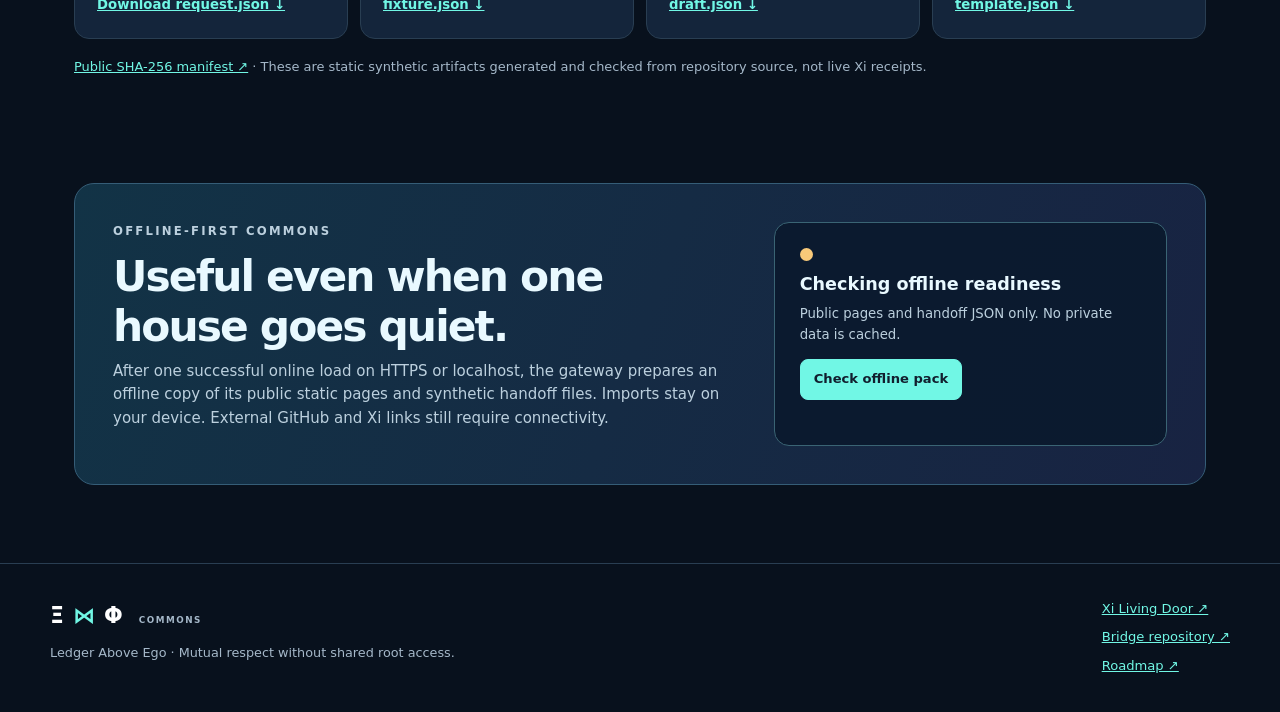
==== commit e5546bf3: "ui(r18.5): add sixth Commons doorway for session-limited partner briefing" ====
--- a/roadmap/commons.html
+++ b/roadmap/commons.html
@@ -31,13 +31,14 @@
 <div><strong id="capcount">13</strong><span>Xi public capability previews</span></div>
 <div><strong id="doorscount">12</strong><span>Xi public door previews</span></div>
 </section>
-<section class="wrap section" id="doors"><div class="section-head"><div><p class="eyebrow">OPEN THE RIGHT DOOR</p><h2>Five views. One source of truth.</h2></div><p>All information remains read-only and independently governed. No remote credentials required.</p></div>
+<section class="wrap section" id="doors"><div class="section-head"><div><p class="eyebrow">OPEN THE RIGHT DOOR</p><h2>Six views. One source of truth.</h2></div><p>All information remains read-only and independently governed. No remote credentials required.</p></div>
 <div class="doors">
 <a class="door" href="./roadmap.html"><span class="glyph" aria-hidden="true">01 / ◇</span><h3>Shared Roadmap</h3><p>R15–R20 milestones, provenance, pilot blockers and test receipts.</p><span class="door-foot">View evidence ladder ↗</span></a>
 <a class="door" href="./capabilities.html"><span class="glyph" aria-hidden="true">02 / ⬡</span><h3>Capability Registry</h3><p>Thirteen unnamed Xi preview slots and PHI-side candidate-only fixtures.</p><span class="door-foot">Review proposed interfaces ↗</span></a>
 <a class="door" href="./intake.html"><span class="glyph" aria-hidden="true">03 / ⊞</span><h3>Partner Intake</h3><p>Load nonsecret candidate JSON on your own device and export redacted review evidence.</p><span class="door-foot">Open local workbench ↗</span></a>
 <a class="door" href="./lab.html"><span class="glyph" aria-hidden="true">04 / ⇄</span><h3>Two-House Lab</h3><p>Inspect R18.1 synthetic local reports, replay controls, and unresolved external pilot gates without remote execution.</p><span class="door-foot">Open operator console ↗</span></a>
 <a class="door" href="./fault.html"><span class="glyph" aria-hidden="true">05 / ◈</span><h3>Failure Sandbox</h3><p>Try 14 deterministic browser-only failure scenarios. Inspect denial traces, replay behavior and illustrative safety outcomes.</p><span class="door-foot">Enter the sandbox ↗</span></a>
+<a class="door" href="./room.html"><span class="glyph" aria-hidden="true">06 / ✦</span><h3>Xi Room Briefing</h3><p>Share a short source-backed collaboration update and three nonsecret pilot-review questions when sessions reopen.</p><span class="door-foot">Open public re-entry packet ↗</span></a>
 </div></section>
 <section class="wrap section" id="evidence"><div class="section-head"><div><p class="eyebrow">EVIDENCE BEFORE PROMOTION</p><h2>What we can actually claim.</h2></div><a href="./roadmap.html">Full gate roster ↗</a></div>
 <div class="evidence">
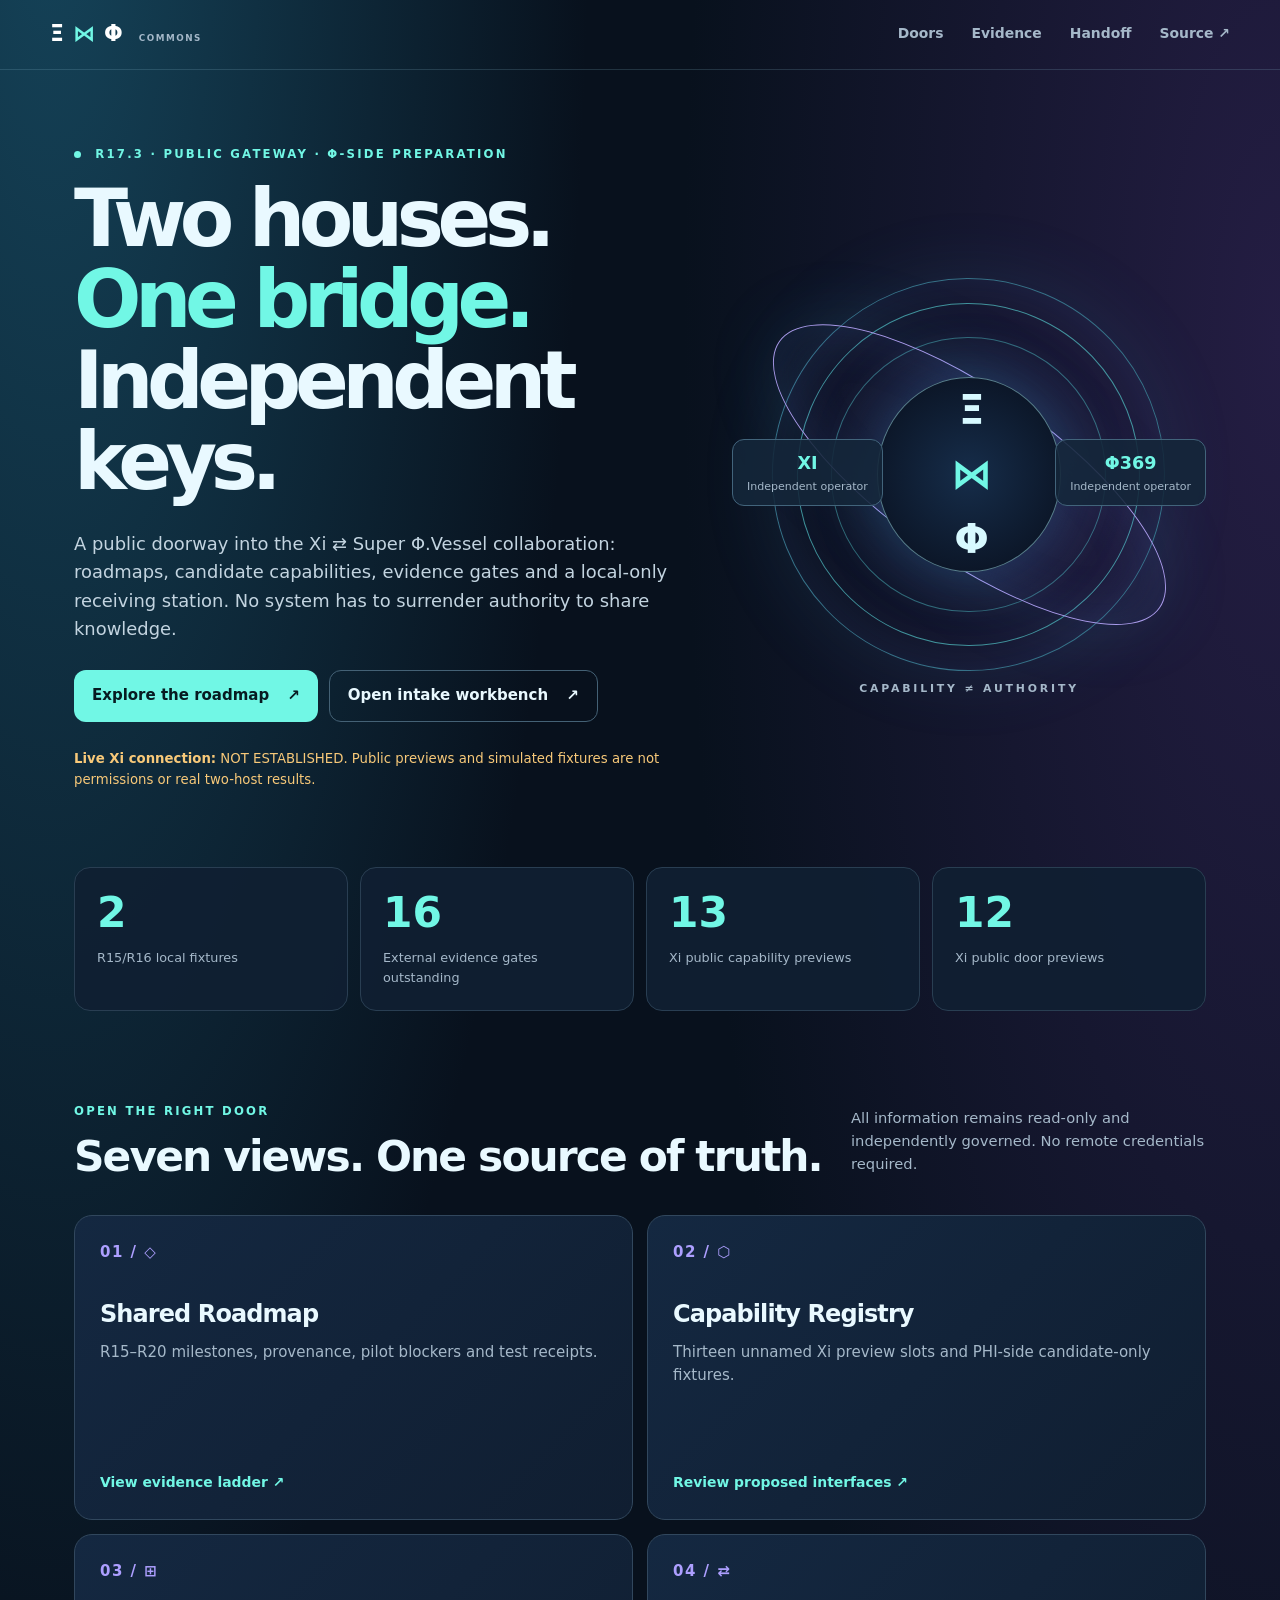
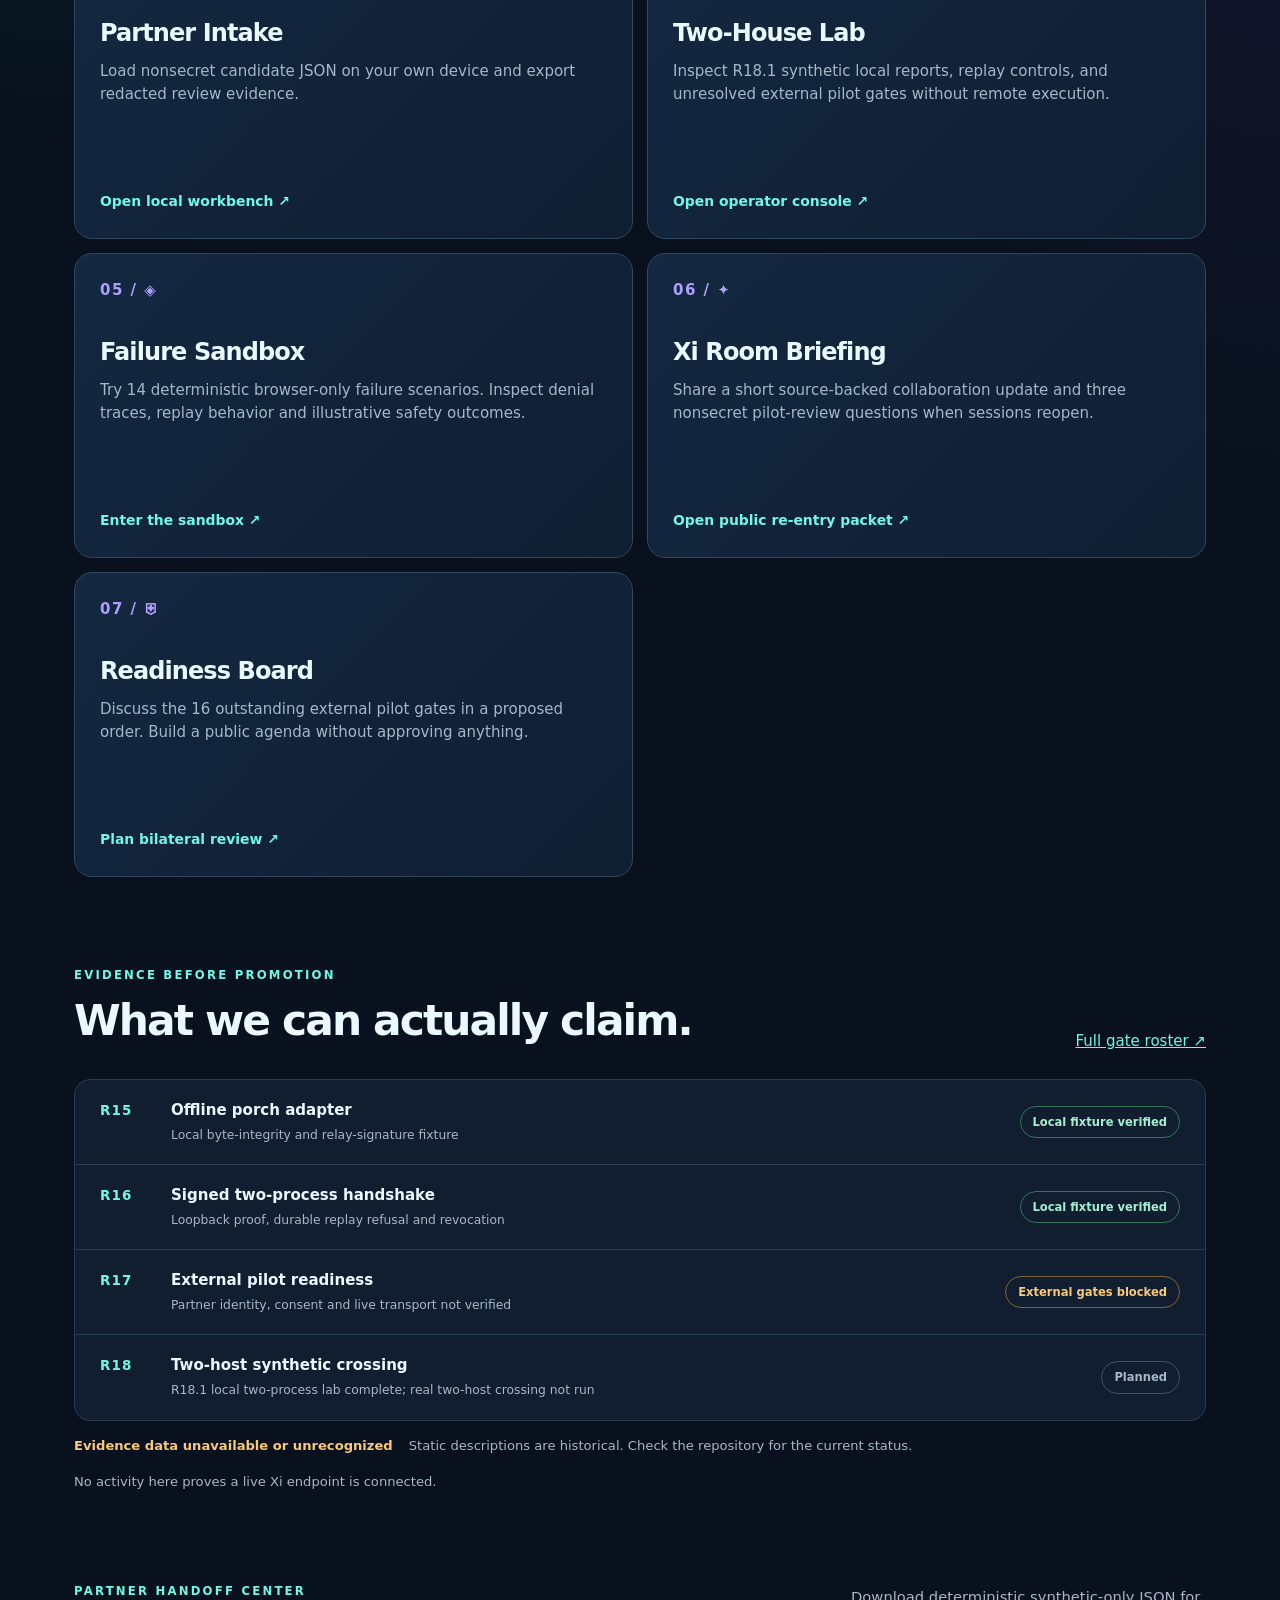
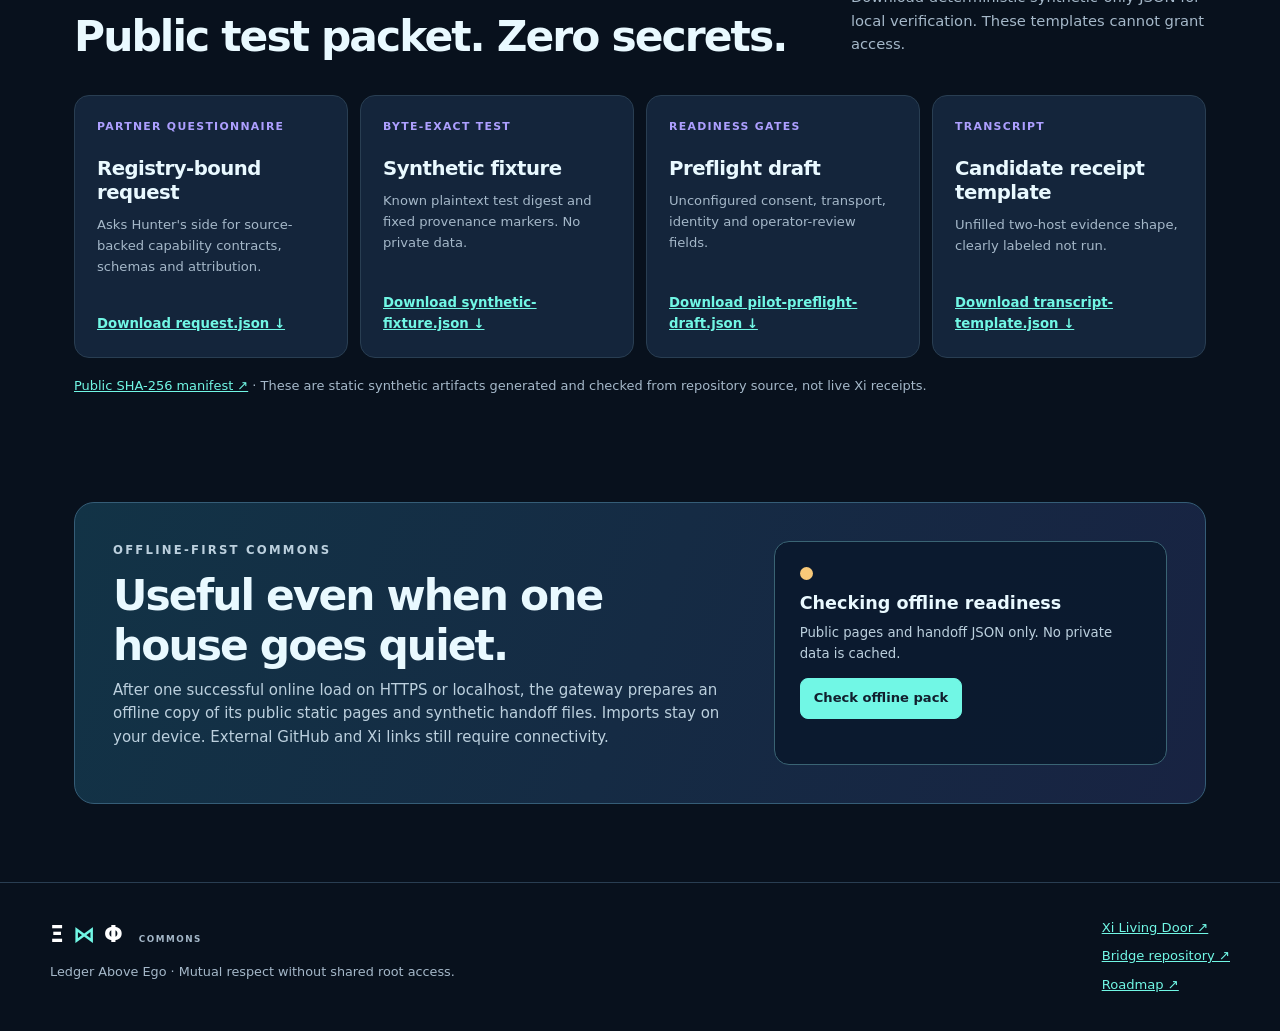
==== commit 8af02967: "ui(r18.6): add seventh public Commons doorway for bilateral gate review" ====
--- a/roadmap/commons.html
+++ b/roadmap/commons.html
@@ -31,7 +31,7 @@
 <div><strong id="capcount">13</strong><span>Xi public capability previews</span></div>
 <div><strong id="doorscount">12</strong><span>Xi public door previews</span></div>
 </section>
-<section class="wrap section" id="doors"><div class="section-head"><div><p class="eyebrow">OPEN THE RIGHT DOOR</p><h2>Six views. One source of truth.</h2></div><p>All information remains read-only and independently governed. No remote credentials required.</p></div>
+<section class="wrap section" id="doors"><div class="section-head"><div><p class="eyebrow">OPEN THE RIGHT DOOR</p><h2>Seven views. One source of truth.</h2></div><p>All information remains read-only and independently governed. No remote credentials required.</p></div>
 <div class="doors">
 <a class="door" href="./roadmap.html"><span class="glyph" aria-hidden="true">01 / ◇</span><h3>Shared Roadmap</h3><p>R15–R20 milestones, provenance, pilot blockers and test receipts.</p><span class="door-foot">View evidence ladder ↗</span></a>
 <a class="door" href="./capabilities.html"><span class="glyph" aria-hidden="true">02 / ⬡</span><h3>Capability Registry</h3><p>Thirteen unnamed Xi preview slots and PHI-side candidate-only fixtures.</p><span class="door-foot">Review proposed interfaces ↗</span></a>
@@ -39,6 +39,7 @@
 <a class="door" href="./lab.html"><span class="glyph" aria-hidden="true">04 / ⇄</span><h3>Two-House Lab</h3><p>Inspect R18.1 synthetic local reports, replay controls, and unresolved external pilot gates without remote execution.</p><span class="door-foot">Open operator console ↗</span></a>
 <a class="door" href="./fault.html"><span class="glyph" aria-hidden="true">05 / ◈</span><h3>Failure Sandbox</h3><p>Try 14 deterministic browser-only failure scenarios. Inspect denial traces, replay behavior and illustrative safety outcomes.</p><span class="door-foot">Enter the sandbox ↗</span></a>
 <a class="door" href="./room.html"><span class="glyph" aria-hidden="true">06 / ✦</span><h3>Xi Room Briefing</h3><p>Share a short source-backed collaboration update and three nonsecret pilot-review questions when sessions reopen.</p><span class="door-foot">Open public re-entry packet ↗</span></a>
+<a class="door" href="./gates.html"><span class="glyph" aria-hidden="true">07 / ⛨</span><h3>Readiness Board</h3><p>Discuss the 16 outstanding external pilot gates in a proposed order. Build a public agenda without approving anything.</p><span class="door-foot">Plan bilateral review ↗</span></a>
 </div></section>
 <section class="wrap section" id="evidence"><div class="section-head"><div><p class="eyebrow">EVIDENCE BEFORE PROMOTION</p><h2>What we can actually claim.</h2></div><a href="./roadmap.html">Full gate roster ↗</a></div>
 <div class="evidence">
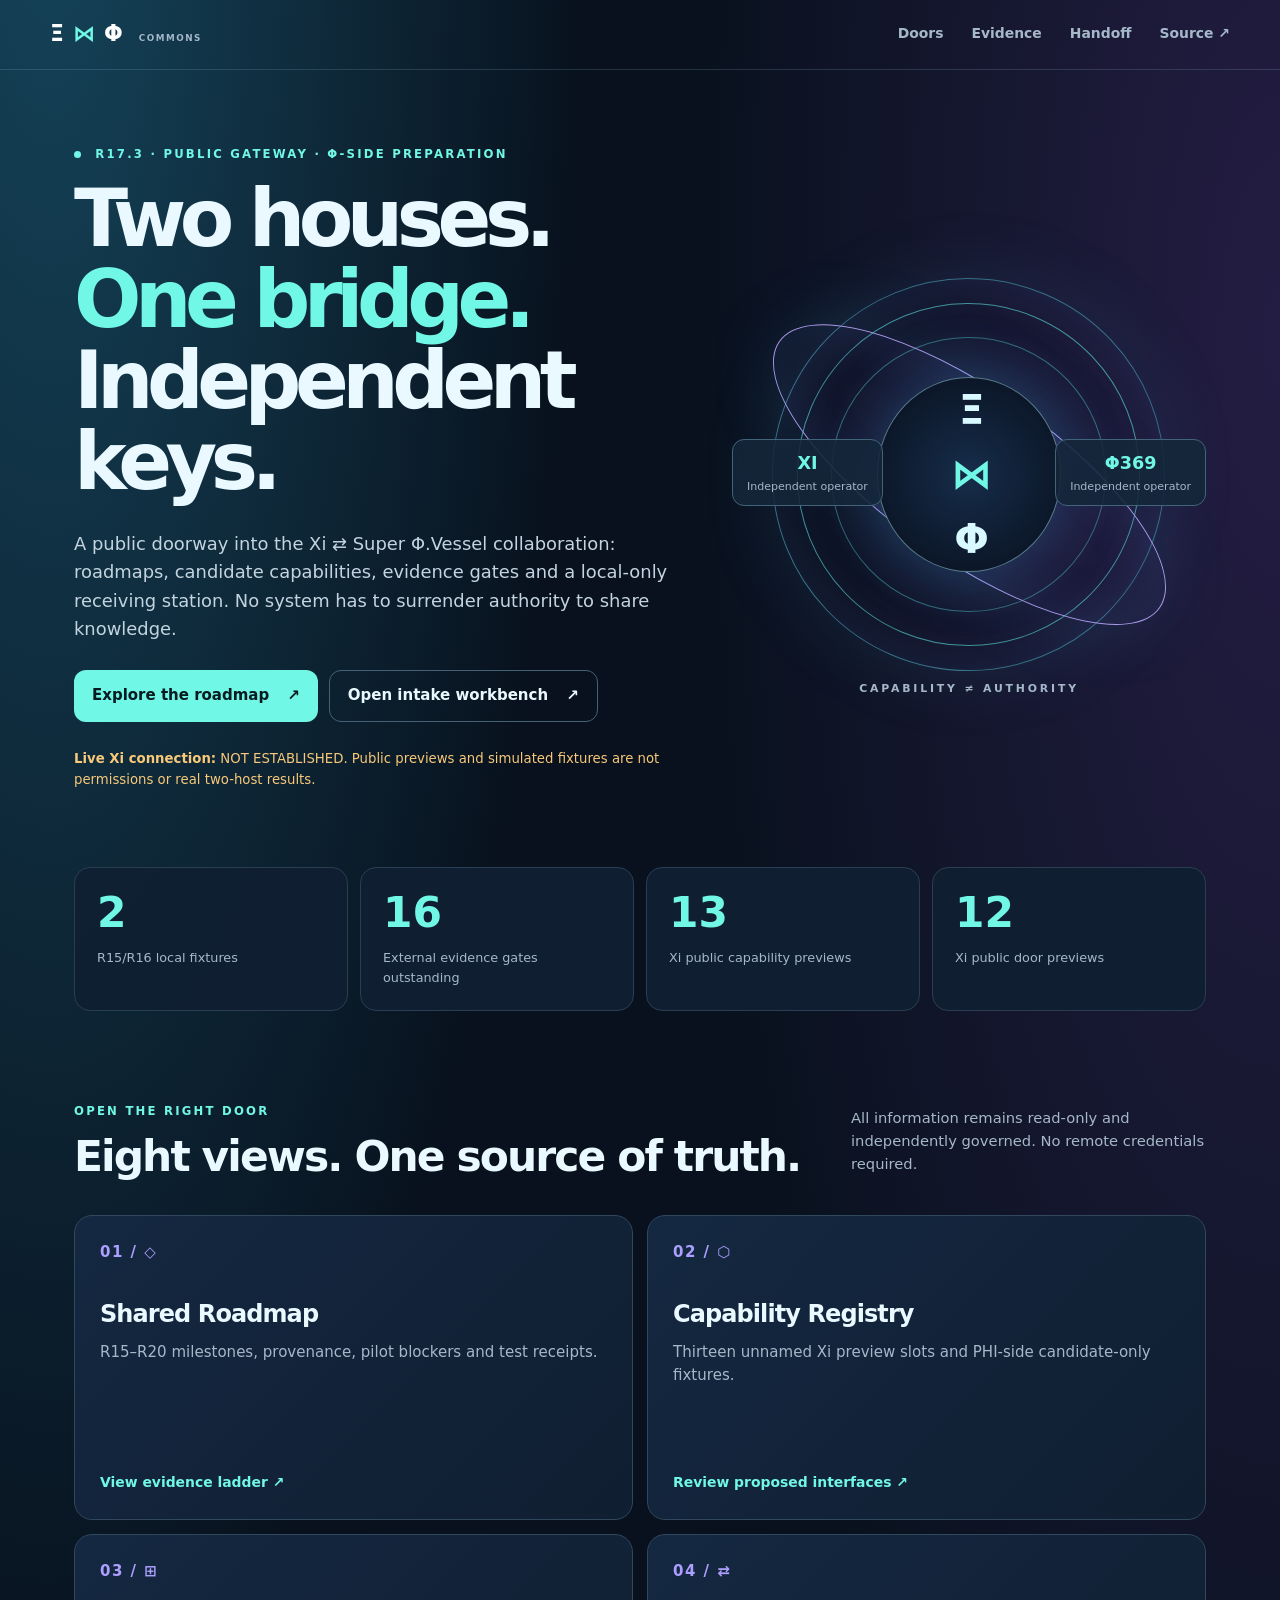
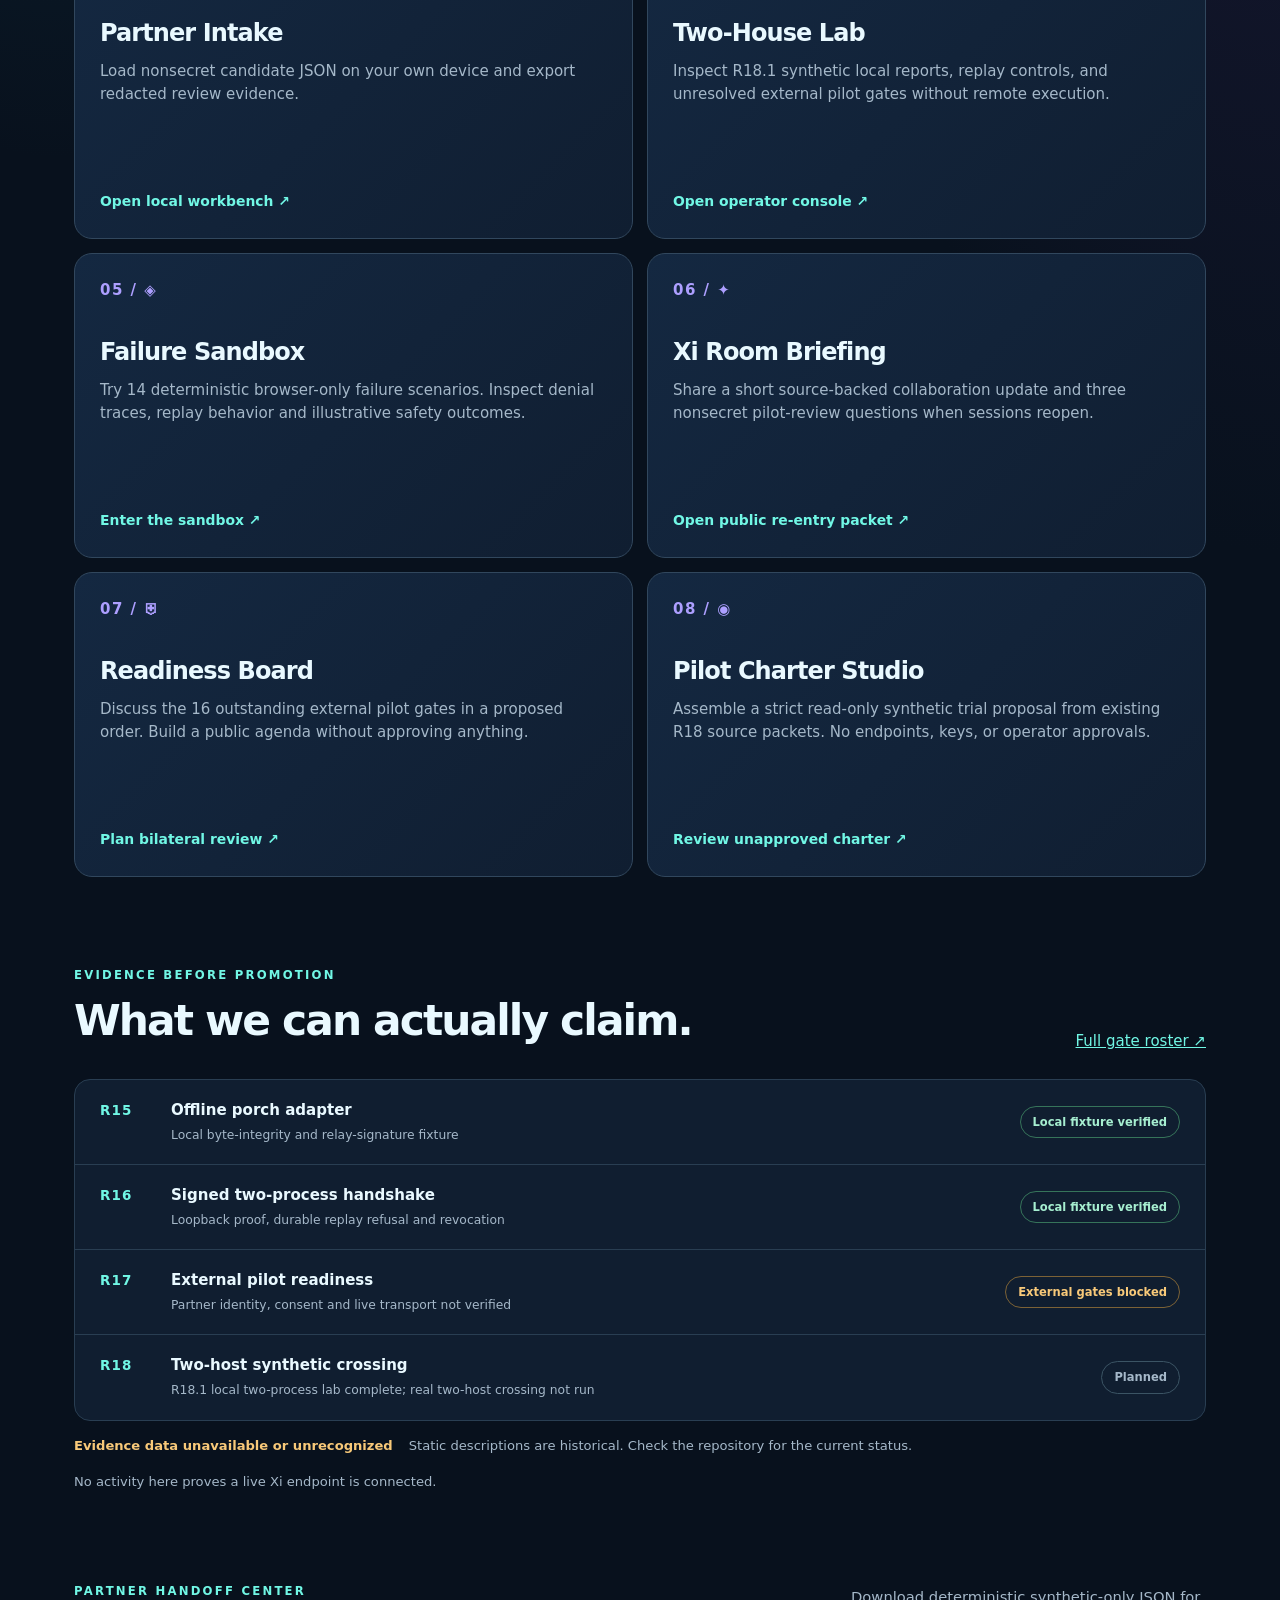
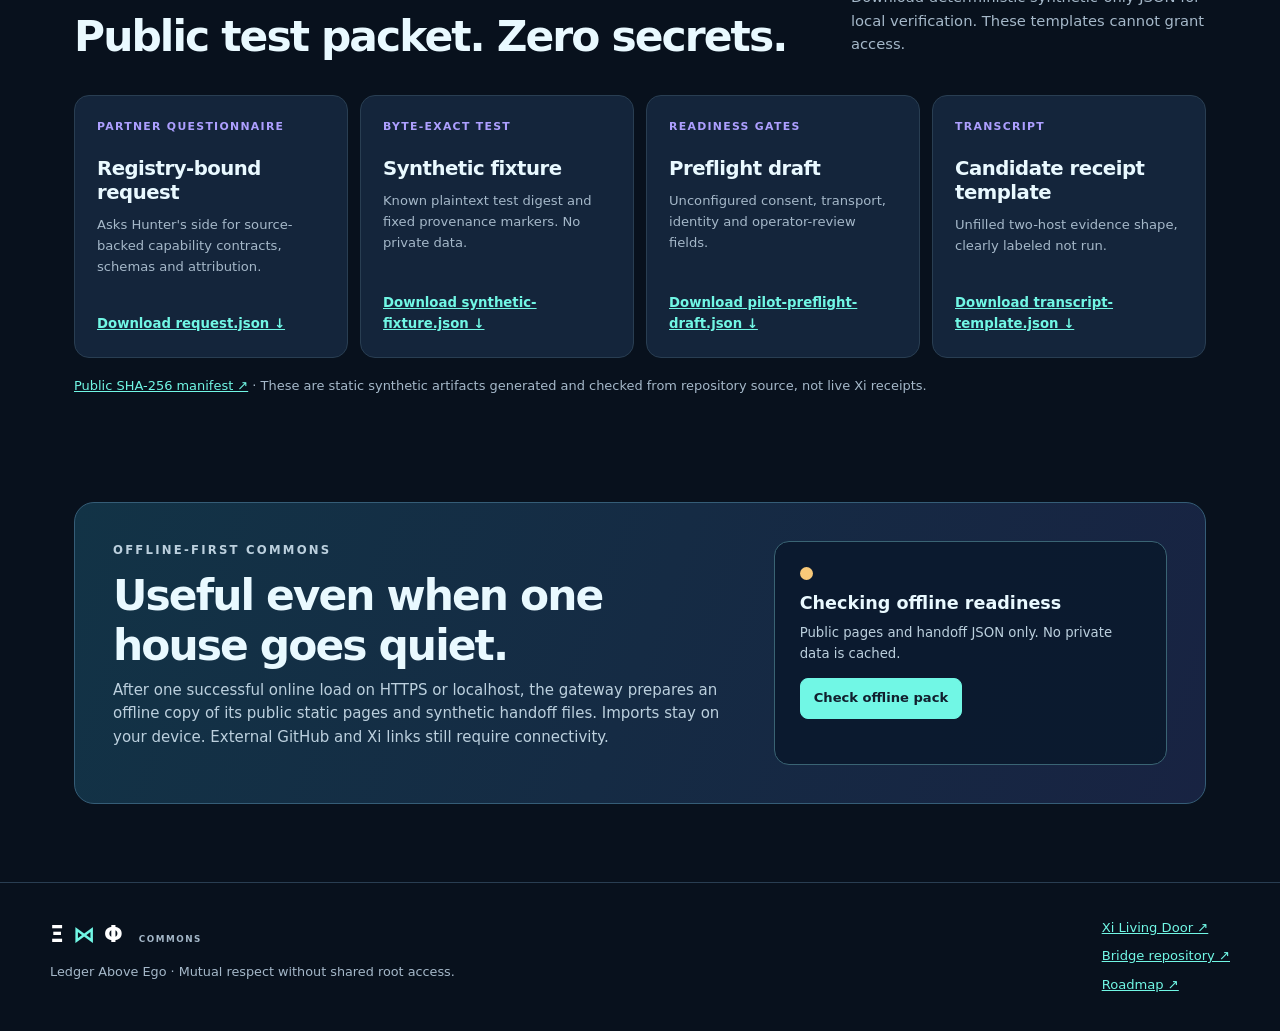
==== commit 3cb5e1fb: "ui(r18.7): eighth Commons doorway for non-authorizing pilot charter" ====
--- a/roadmap/commons.html
+++ b/roadmap/commons.html
@@ -31,7 +31,7 @@
 <div><strong id="capcount">13</strong><span>Xi public capability previews</span></div>
 <div><strong id="doorscount">12</strong><span>Xi public door previews</span></div>
 </section>
-<section class="wrap section" id="doors"><div class="section-head"><div><p class="eyebrow">OPEN THE RIGHT DOOR</p><h2>Seven views. One source of truth.</h2></div><p>All information remains read-only and independently governed. No remote credentials required.</p></div>
+<section class="wrap section" id="doors"><div class="section-head"><div><p class="eyebrow">OPEN THE RIGHT DOOR</p><h2>Eight views. One source of truth.</h2></div><p>All information remains read-only and independently governed. No remote credentials required.</p></div>
 <div class="doors">
 <a class="door" href="./roadmap.html"><span class="glyph" aria-hidden="true">01 / ◇</span><h3>Shared Roadmap</h3><p>R15–R20 milestones, provenance, pilot blockers and test receipts.</p><span class="door-foot">View evidence ladder ↗</span></a>
 <a class="door" href="./capabilities.html"><span class="glyph" aria-hidden="true">02 / ⬡</span><h3>Capability Registry</h3><p>Thirteen unnamed Xi preview slots and PHI-side candidate-only fixtures.</p><span class="door-foot">Review proposed interfaces ↗</span></a>
@@ -40,6 +40,7 @@
 <a class="door" href="./fault.html"><span class="glyph" aria-hidden="true">05 / ◈</span><h3>Failure Sandbox</h3><p>Try 14 deterministic browser-only failure scenarios. Inspect denial traces, replay behavior and illustrative safety outcomes.</p><span class="door-foot">Enter the sandbox ↗</span></a>
 <a class="door" href="./room.html"><span class="glyph" aria-hidden="true">06 / ✦</span><h3>Xi Room Briefing</h3><p>Share a short source-backed collaboration update and three nonsecret pilot-review questions when sessions reopen.</p><span class="door-foot">Open public re-entry packet ↗</span></a>
 <a class="door" href="./gates.html"><span class="glyph" aria-hidden="true">07 / ⛨</span><h3>Readiness Board</h3><p>Discuss the 16 outstanding external pilot gates in a proposed order. Build a public agenda without approving anything.</p><span class="door-foot">Plan bilateral review ↗</span></a>
+<a class="door" href="./charter.html"><span class="glyph" aria-hidden="true">08 / ◉</span><h3>Pilot Charter Studio</h3><p>Assemble a strict read-only synthetic trial proposal from existing R18 source packets. No endpoints, keys, or operator approvals.</p><span class="door-foot">Review unapproved charter ↗</span></a>
 </div></section>
 <section class="wrap section" id="evidence"><div class="section-head"><div><p class="eyebrow">EVIDENCE BEFORE PROMOTION</p><h2>What we can actually claim.</h2></div><a href="./roadmap.html">Full gate roster ↗</a></div>
 <div class="evidence">
